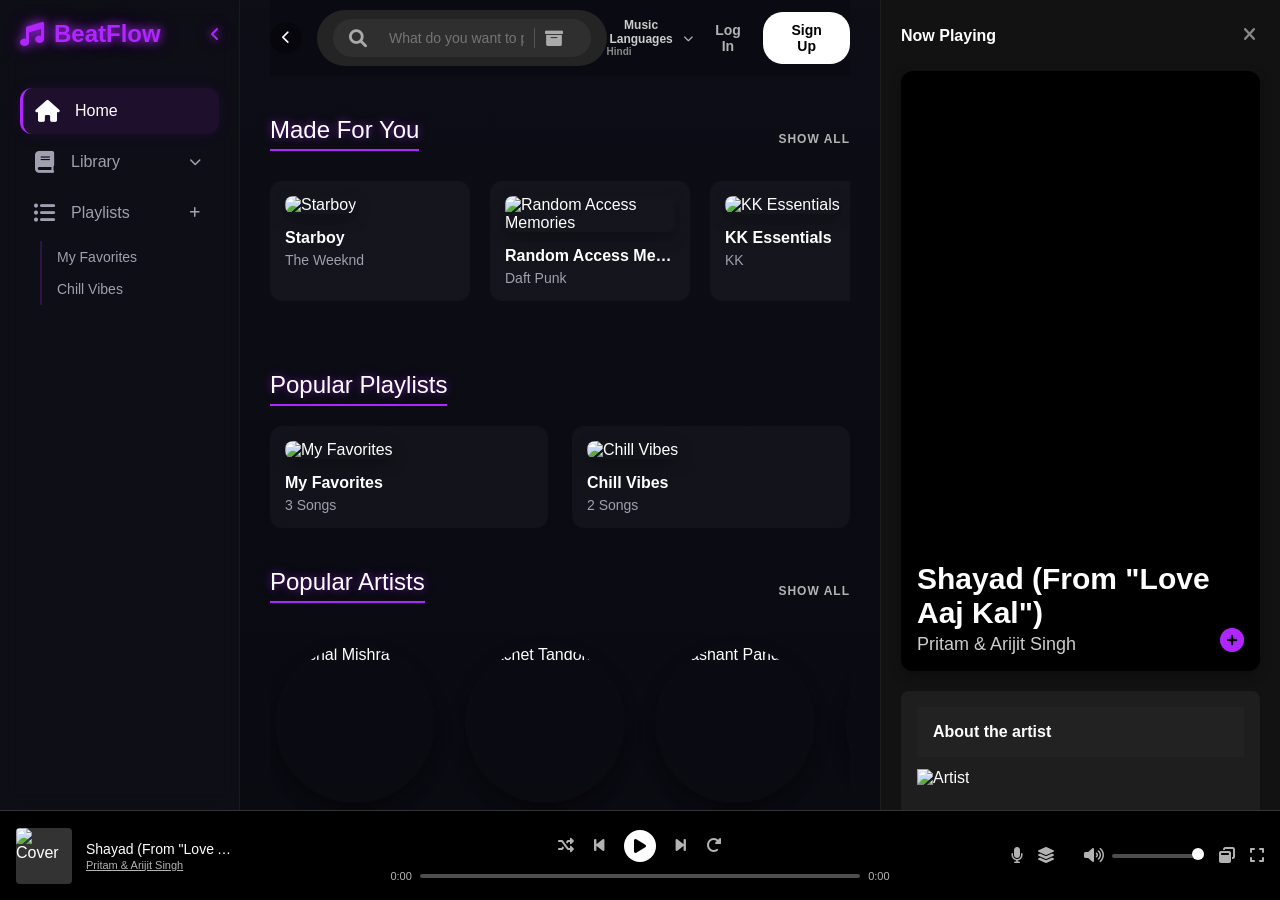
==== index.html @ f6975d0c "Add files via upload" ====
<!DOCTYPE html>
<html lang="en">

<head>
    <meta charset="UTF-8">
    <meta name="viewport" content="width=device-width, initial-scale=1.0">
    <title>BeatFlow</title>

    <meta name="theme-color" content="#121212">
    <meta name="mobile-web-app-capable" content="yes">
    <meta name="apple-mobile-web-app-capable" content="yes">
    <meta name="apple-mobile-web-app-status-bar-style" content="black-translucent">

    <link rel="manifest" href="./manifest.json">
    <link rel="apple-touch-icon" href="./icons/icon-192.png">

    <link rel="stylesheet" href="style.css">
    <link href="https://cdnjs.cloudflare.com/ajax/libs/font-awesome/6.0.0/css/all.min.css" rel="stylesheet">
</head>

<body>
    <canvas id="bg-visualizer"></canvas>
    <div class="app-container">
        <!-- Sidebar -->
        <div class="sidebar" id="sidebar">
            <div class="logo" id="logo-btn">
                <i class="fa-solid fa-music"></i>
                <span class="menu-text">BeatFlow</span>
                <i class="fa-solid fa-angle-left" id="toggle-sidebar" style="margin-left: auto; font-size: 16px;"></i>
            </div>

            <nav>
                <a href="#" class="menu-item active" data-target="home">
                    <i class="fa-solid fa-house"></i>
                    <span class="menu-text">Home</span>
                </a>

                <div class="menu-item" id="library-menu">
                    <i class="fa-solid fa-book"></i>
                    <span class="menu-text">Library</span>
                    <i class="fa-solid fa-chevron-down dropdown-icon" style="font-size: 12px; margin-left: auto;"></i>
                </div>
                <div class="submenu" id="library-submenu">
                    <div class="submenu-item" data-filter="recent">Recently Added</div>
                    <div class="submenu-item" data-filter="liked"><i class="fa-solid fa-heart"
                            style="margin-right: 8px; color: #a4e;"></i>Liked Songs</div>
                    <div class="submenu-item" data-filter="artists">Artists</div>
                    <div class="submenu-item" data-filter="albums">Albums</div>
                </div>

                <div class="menu-item" id="playlist-menu">
                    <i class="fa-solid fa-list-ul"></i>
                    <span class="menu-text">Playlists</span>
                    <i class="fa-solid fa-plus dropdown-icon" id="create-playlist-btn"
                        style="font-size: 12px; margin-left: auto;" title="Create Playlist"></i>
                </div>
                <!-- Dynamic Playlists List -->
                <div class="submenu" id="playlist-submenu" style="display: flex;">
                    <!-- Playlist Items will act like nav links -->
                </div>
            </nav>
        </div>

        <!-- Main Content -->
        <main class="main-content" id="main-content">
            <!-- Header -->
            <div class="top-bar">
                <div class="nav-controls">
                    <button id="nav-back-btn" title="Go Back"
                        style="background: rgba(0,0,0,0.3); border: none; color: white; width: 32px; height: 32px; border-radius: 50%; display: flex; align-items: center; justify-content: center; cursor: pointer; margin-right: 15px;">
                        <i class="fa-solid fa-chevron-left"></i>
                    </button>
                    <!-- Forward button could go here -->
                </div>
                <div class="search-bar-container" style="position: relative;">
                    <div class="search-bar">
                        <i class="fa-solid fa-magnifying-glass search-icon" style="color: #aaa;"></i>
                        <input type="text" id="search-input" placeholder="What do you want to play?">
                        <div class="search-actions">
                            <i class="fa-solid fa-xmark" id="desktop-search-clear"
                                style="display:none; cursor: pointer; margin-right: 10px;"></i>
                            <span style="border-left: 1px solid #555; height: 20px; margin: 0 10px;"></span>
                            <i class="fa-solid fa-box-archive" title="Library" id="desktop-browse-btn"
                                style="cursor: pointer; color: #aaa;"></i>
                        </div>
                    </div>
                    <div id="search-dropdown" class="search-dropdown" style="display: none;">
                        <!-- JS Injected Results -->
                    </div>
                </div>
                <div class="top-actions" style="display: flex; align-items: center; gap: 20px;">
                    <button id="pwa-install-btn" class="nav-btn-primary" style="display:none;">
                        Install App
                    </button>
                    <button class="nav-btn-text">
                        <span style="display: flex; flex-direction: column; align-items: flex-start; line-height: 1.2;">
                            <span style="font-size: 12px; color: #ccc;">Music Languages</span>
                            <span style="font-size: 10px; color: #888;">Hindi</span>
                        </span>
                        <i class="fa-solid fa-chevron-down" style="font-size: 10px; margin-left: 8px;"></i>
                    </button>
                    <button class="nav-btn-text" style="font-weight: 700;">Log In</button>
                    <button class="nav-btn-primary">Sign Up</button>
                </div>
            </div>

            <!-- Views -->

            <!-- Home View -->
            <div id="home-view" class="view-section">




                <div class="section-header">
                    <div class="section-title">Made For You</div>
                    <button id="show-all-made-for-you" class="section-link-btn">Show All</button>
                </div>

                <div class="carousel-wrapper" style="position: relative;">
                    <button class="scroll-btn left" id="featured-prev"><i class="fa-solid fa-chevron-left"></i></button>
                    <div class="card-carousel" id="featured-grid">
                        <!-- JS Injected -->
                    </div>
                    <button class="scroll-btn right" id="featured-next"><i
                            class="fa-solid fa-chevron-right"></i></button>
                </div>

                <!-- Recently Played Section -->
                <div id="recently-played-section" style="display: none;">
                    <div class="section-header">
                        <div class="section-title">Recently Played</div>
                        <button id="show-all-recent" class="section-link-btn">Show All</button>
                    </div>
                    <div class="carousel-wrapper" style="position: relative;">
                        <button class="scroll-btn left" id="recent-prev"><i
                                class="fa-solid fa-chevron-left"></i></button>
                        <div class="card-carousel" id="recent-played-grid"
                            style="display: flex; overflow-x: auto; scroll-behavior: smooth; gap: 20px; padding-bottom: 10px; scrollbar-width: none;">
                            <!-- JS Injected -->
                        </div>
                        <button class="scroll-btn right" id="recent-next"><i
                                class="fa-solid fa-chevron-right"></i></button>
                    </div>
                </div>


                <div class="section-title" style="margin-top: 40px;">Popular Playlists</div>
                <div class="card-grid" id="popular-playlists">
                    <!-- JS Injected -->
                </div>

                <div class="section-header">
                    <div class="section-title">Popular Artists</div>
                    <button id="show-all-artists" class="section-link-btn">Show All</button>
                </div>
                <div class="carousel-wrapper" style="position: relative;">
                    <button class="scroll-btn left" id="artist-prev"><i class="fa-solid fa-chevron-left"></i></button>
                    <div class="carousel-container" id="artist-carousel">
                        <!-- JS Injected -->
                    </div>
                    <button class="scroll-btn right" id="artist-next"><i class="fa-solid fa-chevron-right"></i></button>
                </div>

                <div class="section-title" id="home-deep-dive-title" style="margin-top: 40px;">Deep Dives</div>
                <div class="deep-dive-grid" id="big-panels-grid">
                    <!-- JS Injected -->
                </div>
            </div>


            <!-- Library/Dashboard View -->
            <div id="dashboard-view" class="view-section" style="display: none;">
                <div class="library-header"
                    style="display: flex; align-items: center; justify-content: space-between; margin-bottom: 20px;">
                    <div class="section-title" id="dashboard-title"
                        style="margin-bottom: 0; border: none; cursor: pointer; display: flex; align-items: center; gap: 10px;">
                        <span>Recently Added</span>
                        <i class="fa-solid fa-chevron-down" style="font-size: 16px;"></i>
                    </div>
                    <!-- Sort Dropdown Menu -->
                    <div class="sort-menu" id="sort-menu" style="display: none;">
                        <div class="sort-header">Sort by</div>
                        <div class="sort-option active" data-sort="recent">
                            <span>Recently Added</span>
                            <i class="fa-solid fa-arrow-down-short-wide check"></i>
                        </div>
                        <div class="sort-option" data-sort="title">
                            <span>Title</span>
                            <i class="fa-solid fa-arrow-down-a-z check"></i>
                        </div>
                        <div class="sort-option" data-sort="date">
                            <span>Release Date</span>
                            <i class="fa-regular fa-calendar check"></i>
                        </div>
                        <div class="sort-option" data-sort="creator">
                            <span>Creator</span>
                            <i class="fa-solid fa-user check"></i>
                        </div>
                    </div>
                </div>
                <div class="card-grid" id="library-grid">
                    <!-- JS Injected items (Artists, Albums etc) -->
                </div>
                <div class="card-grid" id="library-grid">
                    <!-- JS Injected items (Artists, Albums etc) -->
                </div>
            </div>

            <!-- Liked Songs View -->
            <div id="liked-view" class="view-section" style="display: none;">
                <div class="album-header" style="background: linear-gradient(135deg, #450af5, #a4e);">
                    <img src="https://t.scdn.co/images/3099b3803ad9496896c43f22fe9be8c4.png" alt="Liked Songs"
                        class="album-cover-large" style="box-shadow: 0 4px 60px rgba(0,0,0,.5);">
                    <div class="album-info-hero">
                        <h5 style="color: white; letter-spacing: 2px;">PLAYLIST</h5>
                        <h1 style="font-size: 64px; margin: 10px 0; color: white;">Liked Songs</h1>
                        <p style="color: #e0e0e0; font-size: 14px;">Your personal collection of favorites.</p>
                        <p style="color: #e0e0e0; margin-top: 5px;" id="liked-songs-count">0 songs</p>
                    </div>
                </div>
                <div class="action-bar" style="padding: 20px 30px; display: flex; align-items: center; gap: 20px;">
                    <button class="btn-play-large" id="play-liked-btn"
                        style="width: 56px; height: 56px; border-radius: 50%; background: #1db954; border: none; font-size: 20px; color: black; cursor: pointer; display: flex; align-items: center; justify-content: center; transition: transform 0.2s;">
                        <i class="fa-solid fa-play"></i>
                    </button>
                </div>
                <div class="tracklist-header"
                    style="padding: 0 30px; border-bottom: 1px solid #333; color: #888; font-size: 12px; text-transform: uppercase; padding-bottom: 10px; display: grid; grid-template-columns: 20px 1fr 1fr 40px 60px; grid-gap: 20px;">
                    <div>#</div>
                    <div>Title</div>
                    <div>Album</div>
                    <div>Date</div>
                    <div><i class="fa-regular fa-clock"></i></div>
                </div>
                <div class="tracklist-container" id="liked-tracklist-container" style="padding: 20px 30px;">
                    <!-- Tracks go here -->
                </div>
            </div>

            <!-- Album Details View -->
            <div id="album-view" class="view-section" style="display: none;">
                <div class="mobile-album-nav mobile-only" style="padding: 10px 0; margin-bottom: 10px;">
                    <button id="album-back-btn"
                        style="background:none; border:none; color:white; font-size:16px; display:flex; align-items:center; gap:8px; cursor:pointer;">
                        <i class="fa-solid fa-chevron-left"></i> Back
                    </button>
                </div>
                <div class="album-header">
                    <img src="" alt="" class="album-cover-large" id="album-cover">
                    <div class="album-info-hero">
                        <h5 style="color: var(--primary-color); letter-spacing: 2px;">ALBUM</h5>
                        <h1 style="font-size: 48px; margin: 10px 0;" id="album-title">Title</h1>
                        <p style="color: #ccc;" id="album-artist">Artist</p>
                        <p style="color: #888; margin-top: 5px;" id="album-meta">2024 • 10 Songs</p>
                    </div>
                </div>
                <div class="album-tracklist" id="tracklist-container">
                    <!-- List of songs -->
                </div>
            </div>

            <!-- Search Results View -->
            <div id="search-view" class="view-section" style="display: none; padding-bottom: 80px;">

                <!-- Mobile Header -->
                <div class="mobile-search-header mobile-only"
                    style="padding: 20px 15px; display: flex; justify-content: space-between; align-items: center;">
                    <div style="display: flex; align-items: center; gap: 10px;">
                        <div class="user-icon"
                            style="background:#b026ff; width:30px; height:30px; border-radius:50%; display:flex; align-items:center; justify-content:center; font-weight:bold;">
                            A</div>
                        <h2 style="margin:0; font-size: 24px;">Search</h2>
                    </div>
                </div>

                <!-- Search Input Container (Mobile Style) -->
                <div class="search-container-mobile">
                    <div class="search-bar-mobile">
                        <i class="fa-solid fa-magnifying-glass"></i>
                        <input type="text" id="search-input-mobile" placeholder="Artists, Songs, Lyrics and more">
                        <i class="fa-solid fa-xmark" id="mobile-search-clear" style="display: none;"></i>
                    </div>
                </div>

                <!-- Recent Searches (Hidden by default, shown on focus/empty search) -->
                <div id="recent-searches-container" style="display: none; padding: 0 15px;">
                    <div class="recent-header"
                        style="display: flex; justify-content: space-between; align-items: center; margin-bottom: 15px; margin-top: 20px;">
                        <h3 class="section-title" style="margin: 0; border: none; font-size: 18px;">Recently Searched
                        </h3>
                        <button id="clear-recent-btn"
                            style="background: none; border: none; color: #b026ff; font-size: 14px; font-weight: 600; cursor: pointer;">Clear</button>
                    </div>
                    <div id="recent-list">
                        <!-- JS Injected -->
                    </div>
                </div>

                <!-- Default Browse Data -->
                <div id="search-browse-content">

                    <!-- Start Browsing Carousel -->
                    <div style="padding: 0 15px;">
                        <h3 class="section-title" style="margin-bottom: 15px;">Start browsing</h3>
                        <div class="browse-carousel" id="browse-carousel"
                            style="display: flex; gap: 15px; overflow-x: auto; padding-bottom: 10px; scrollbar-width: none;">
                            <!-- Injected JS -->
                        </div>
                    </div>

                    <!-- Mobile Deep Dive Carousel -->
                    <div style="padding: 0 15px; margin-top: 20px;">
                        <h3 class="section-title" style="margin-bottom: 15px;">Deep Dives</h3>
                        <div class="browse-carousel" id="mobile-deep-dive-carousel"
                            style="display: flex; gap: 15px; overflow-x: auto; padding-bottom: 10px; scrollbar-width: none;">
                            <!-- Injected JS -->
                        </div>
                    </div>

                    <!-- Browse All Grid -->
                    <div style="padding: 20px 15px;">
                        <h3 class="section-title" style="margin-bottom: 15px;">Browse all</h3>
                        <div class="browse-all-grid" id="browse-all-grid"
                            style="display: grid; grid-template-columns: 1fr 1fr; gap: 15px;">
                            <!-- Injected JS -->
                        </div>
                    </div>
                </div>

                <!-- Search Results (Hidden initially) -->
                <div id="search-results-container" style="display: none; padding: 0 15px;">
                    <div class="section-title">Results</div>
                    <div class="card-grid" id="search-results-grid">
                    </div>
                </div>
            </div>

            <!-- Browse View (Desktop) -->
            <div id="browse-view" class="view-section" style="display: none; padding-bottom: 50px;">
                <div class="section-title">Start browsing</div>
                <div class="browse-grid-large" id="browse-start-grid">
                    <!-- JS Injected -->
                </div>

                <div class="section-title" style="margin-top: 40px;">Browse all</div>
                <div class="browse-grid-all" id="browse-all-categories">
                    <!-- JS Injected -->
                </div>
            </div>

            <!-- Artist Details View -->
            <div id="artist-view" class="view-section" style="display: none; padding: 0;">
                <div class="artist-header-hero" id="artist-hero"
                    style="position: relative; height: 340px; background-size: cover; background-position: center;">
                    <div class="artist-header-overlay"
                        style="position: absolute; top:0; left:0; width:100%; height:100%; background: linear-gradient(transparent 0%, rgba(0,0,0,0.8) 100%);">
                    </div>
                    <div class="artist-header-content"
                        style="position: absolute; bottom: 20px; left: 30px; z-index: 10;">
                        <div class="verified-badge"
                            style="display: flex; align-items: center; gap: 8px; font-size: 14px; margin-bottom: 10px;">
                            <i class="fa-solid fa-circle-check" style="color: #3d91f4;"></i> Verified Artist
                        </div>
                        <h1 id="artist-name-large"
                            style="font-size: 80px; font-weight: 800; margin: 0; line-height: 1; text-shadow: 0 4px 12px rgba(0,0,0,0.5);">
                            Artist Name</h1>
                        <p id="artist-listeners-large" style="font-size: 16px; margin-top: 15px; font-weight: 500;">0
                            monthly listeners</p>
                    </div>
                </div>

                <div class="artist-actions" style="padding: 24px 30px; display: flex; align-items: center; gap: 24px;">
                    <button id="artist-play-btn" class="action-btn-play"
                        style="width: 56px; height: 56px; border-radius: 50%; background: #1db954; color: black; border: none; font-size: 24px; cursor: pointer; display: flex; align-items: center; justify-content: center; transition: transform 0.2s;"><i
                            class="fa-solid fa-play"></i></button>

                    <button id="artist-shuffle-btn" title="Shuffle"
                        style="background: none; border: none; color: #b3b3b3; font-size: 24px; cursor: pointer; transition: color 0.2s;"><i
                            class="fa-solid fa-shuffle"></i></button>

                    <button id="artist-add-btn" title="Add to Library"
                        style="background: none; border: 2px solid #b3b3b3; color: #b3b3b3; width: 32px; height: 32px; border-radius: 50%; font-size: 16px; cursor: pointer; display: flex; align-items: center; justify-content: center; transition: all 0.2s;"><i
                            class="fa-solid fa-plus"></i></button>

                    <button id="artist-download-btn" title="Download"
                        style="background: none; border: 2px solid #b3b3b3; color: #b3b3b3; width: 32px; height: 32px; border-radius: 50%; font-size: 16px; cursor: pointer; display: flex; align-items: center; justify-content: center; transition: all 0.2s;"><i
                            class="fa-solid fa-arrow-down"></i></button>

                    <button style="background: none; border: none; color: #b3b3b3; font-size: 24px; cursor: pointer;"><i
                            class="fa-solid fa-ellipsis"></i></button>
                </div>

                <div style="padding: 0 30px;">
                    <div class="section-title">Popular</div>
                    <div class="album-tracklist" id="artist-tracklist">
                        <!-- Tracks injected here -->
                    </div>
                </div>
            </div>

        </main>

        <!-- Right Side Canvas (Now Playing) -->
        <aside class="right-sidebar" id="right-sidebar">
            <div class="rs-header">
                <span>Now Playing</span>
                <button id="rs-close-btn" title="Close Sidebar"><i class="fa-solid fa-xmark"></i></button>
            </div>

            <div class="rs-video-card">
                <video id="rs-loop-video" loop muted playsinline autoplay>
                    <source src="" type="video/mp4">
                </video>
                <div class="rs-video-overlay">
                    <div class="rs-track-info">
                        <div class="rs-title" id="rs-title">Select a Song</div>
                        <div class="rs-artist" id="rs-artist">...</div>
                    </div>
                    <button class="rs-add-btn"><i class="fa-solid fa-circle-plus"></i></button>
                </div>
            </div>

            <div class="rs-section-card" id="rs-about-card">
                <div class="rs-card-header">About the artist</div>
                <div class="rs-about-image-container">
                    <img src="" id="rs-about-img" alt="Artist">
                    <div class="rs-about-overlay">
                        <div class="rs-listeners" id="rs-listeners">... monthly listeners</div>
                        <div class="rs-bio" id="rs-bio">...</div>
                    </div>
                </div>
            </div>

            <div class="rs-section-card" id="rs-credits-card">
                <div class="rs-card-header">Credits</div>
                <div id="rs-credits-list">
                    <!-- Injected JS -->
                </div>
            </div>

            <!-- Spacer for scrolling -->
            <div style="height: 100px;"></div>
        </aside>
        <button id="rs-open-btn" class="side-rail-btn" title="Open Sidebar"><i
                class="fa-solid fa-layer-group"></i></button>
    </div>

    <!-- Player Bar -->
    <div class="player-bar">
        <!-- Left: Mini Player -->
        <div class="now-playing-mini">
            <img src="" id="mini-cover" class="mini-cover" alt="Cover" style="opacity: 0;">
            <div class="mini-info" style="opacity: 0;">
                <div id="mini-title" class="mini-title">Title</div>
                <div id="mini-artist" class="mini-artist">Artist</div>
            </div>
            <button id="mini-play-btn" class="mini-btn mobile-only" title="Play"><i
                    class="fa-solid fa-play"></i></button>
            <button id="mini-next-btn" class="mini-btn mobile-only" title="Next"><i
                    class="fa-solid fa-forward-step"></i></button>
        </div>

        <!-- Center: Controls & Progress -->
        <div class="player-center">
            <div class="control-buttons">
                <button class="btn-control" id="shuffle-btn"><i class="fa-solid fa-shuffle"></i></button>
                <button class="btn-control" id="prev-btn"><i class="fa-solid fa-backward-step"></i></button>
                <button class="btn-play" id="play-btn"><i class="fa-solid fa-play"></i></button>
                <button class="btn-control" id="next-btn"><i class="fa-solid fa-forward-step"></i></button>
                <button class="btn-control" id="loop-btn"><i class="fa-solid fa-rotate-right"></i></button>
            </div>
            <div class="progress-area">
                <span id="curr-time">0:00</span>
                <div class="progress-bar" id="progress-container">
                    <div class="progress-fill" id="progress-fill"></div>
                </div>
                <span id="dur-time">0:00</span>
            </div>
        </div>

        <!-- Right: Extra Controls -->
        <div class="player-right">
            <button class="btn-extra" title="Lyrics"><i class="fa-solid fa-microphone"></i></button>
            <button class="btn-extra" title="Queue"><i class="fa-solid fa-layer-group"></i></button>
            <button class="btn-extra" title="Connect to a device"><i class="fa-solid fa-computer"></i></button>
            <div class="volume-container">
                <button class="btn-extra" id="mute-btn"><i class="fa-solid fa-volume-high"></i></button>
                <input type="range" id="volume-slider" class="volume-slider" min="0" max="1" step="0.1" value="1">
            </div>
            <button class="btn-extra" id="mini-player-btn" title="Mini Player"><i
                    class="fa-solid fa-window-restore"></i></button>
            <button class="btn-extra" id="fullscreen-btn" title="Full Screen"><i
                    class="fa-solid fa-expand"></i></button>
        </div>
    </div>
    <!-- Mobile Full Screen Player Overlay -->
    <div id="mobile-player-overlay">
        <div class="mobile-player-header">
            <button class="mobile-icon-btn" id="close-mobile-player"><i class="fa-solid fa-chevron-down"></i></button>
            <div class="mobile-header-title">Now Playing</div>
            <button class="mobile-icon-btn"><i class="fa-solid fa-ellipsis"></i></button>
        </div>

        <div class="mobile-player-artwork">
            <img src="" id="mobile-player-img" alt="Album Art">
        </div>

        <div class="mobile-player-info">
            <div class="mobile-track-details">
                <h2 id="mobile-player-title">Title</h2>
                <p id="mobile-player-artist">Artist</p>
            </div>
            <button id="mobile-like-btn" class="mobile-icon-btn"><i class="fa-regular fa-heart"></i></button>
        </div>

        <div class="mobile-player-progress">
            <div class="mobile-progress-bar" id="mobile-progress-container">
                <div class="progress-fill" id="mobile-progress-fill" style="width: 0%"></div>
            </div>
            <div class="time-display">
                <span id="mobile-curr-time">0:00</span>
                <span id="mobile-dur-time">0:00</span>
            </div>
        </div>

        <div class="mobile-player-controls">
            <button class="mobile-control-btn" id="mobile-shuffle-btn"><i class="fa-solid fa-shuffle"></i></button>
            <button class="mobile-control-btn" id="mobile-prev-btn"><i class="fa-solid fa-backward-step"></i></button>
            <button class="mobile-play-circle" id="mobile-play-btn"><i class="fa-solid fa-play"></i></button>
            <button class="mobile-control-btn" id="mobile-next-btn"><i class="fa-solid fa-forward-step"></i></button>
            <button class="mobile-control-btn" id="mobile-loop-btn"><i class="fa-solid fa-repeat"></i></button>
        </div>

        <div class="mobile-player-footer">
            <button class="mobile-footer-btn"><i class="fa-solid fa-share-nodes"></i></button>
            <button class="mobile-footer-btn"><i class="fa-solid fa-list-ul"></i></button>
        </div>
    </div>
    <!-- Playlist Creation Dialog -->
    <div class="dialog-overlay" id="playlist-dialog">
        <div class="dialog">
            <h3 style="margin-bottom: 15px;">Create Playlist</h3>
            <input type="text" id="new-playlist-name" placeholder="Playlist Name"
                style="width: 100%; padding: 10px; margin-bottom: 15px; background: rgba(255,255,255,0.1); border: 1px solid #333; color: white; border-radius: 5px;">
            <div style="display: flex; gap: 10px; justify-content: flex-end;">
                <button id="cancel-playlist"
                    style="padding: 8px 15px; background: #333; color: white; border: none; border-radius: 5px; cursor: pointer;">Cancel</button>
                <button id="save-playlist"
                    style="padding: 8px 15px; background: var(--primary-color); color: white; border: none; border-radius: 5px; cursor: pointer;">Create</button>
            </div>
        </div>
    </div>

    <!-- Music Language Modal -->
    <div id="language-modal" class="modal-overlay" style="display: none;">
        <div class="modal-content language-modal">
            <div class="modal-header">
                <h2>What music do you like?</h2>
                <p>Pick all the languages you want to listen to.</p>
            </div>
            <div class="language-grid" id="language-grid">
                <!-- JS Injected Options -->
            </div>
            <button id="update-lang-btn" class="update-btn">Update</button>
        </div>
    </div>

    <!-- Full Screen Search Overlay -->
    <div id="search-overlay" class="search-overlay" style="display: none;">
        <div class="search-overlay-header">
            <button id="search-back-btn" class="overlay-back-btn"><i class="fa-solid fa-arrow-left"></i></button>
            <div class="overlay-input-wrapper">
                <input type="text" id="overlay-search-input" placeholder="Artists, Songs, Lyrics and more">
                <i class="fa-solid fa-xmark" id="overlay-search-clear" style="display: none;"></i>
            </div>
        </div>

        <div class="search-overlay-content">
            <!-- Recent Searches -->
            <div id="overlay-recent-container">
                <div class="recent-header">
                    <h3 class="recent-title-text">Recently Searched</h3>
                    <button id="overlay-clear-btn" class="clear-btn">Clear</button>
                </div>
                <div id="overlay-recent-list">
                    <!-- JS Injected -->
                </div>
            </div>

            <!-- Search Results -->
            <div id="overlay-results-container" style="display: none;">
                <div class="card-grid" id="overlay-results-grid"></div>
            </div>
        </div>
    </div>

    <!-- Bottom Navigation (Mobile) -->
    <nav class="bottom-nav">
        <div class="nav-item active" data-target="home">
            <i class="fa-solid fa-house"></i>
            <span>Home</span>
        </div>
        <div class="nav-item" data-target="search">
            <i class="fa-solid fa-magnifying-glass"></i>
            <span>Search</span>
        </div>
        <div class="nav-item" data-target="dashboard">
            <i class="fa-solid fa-book"></i>
            <span>Library</span>
        </div>
        <div class="nav-item">
            <i class="fa-brands fa-spotify"></i>
            <span>Premium</span>
        </div>
    </nav>

    <!-- Mobile Options Bottom Sheet -->
    <div id="mobile-options-sheet" class="mobile-options-sheet">
        <div class="mobile-options-overlay" id="mobile-options-overlay"></div>
        <div class="mobile-options-content">
            <div class="mobile-options-header">
                <img src="" id="mo-cover" class="mo-cover">
                <div class="mo-info">
                    <div id="mo-title" class="mo-title">Song Title</div>
                    <div id="mo-artist" class="mo-artist">Artist Name</div>
                    <div id="mo-meta" class="mo-meta">Album • 2024</div>
                </div>
                <button id="mo-close-btn" class="mo-close-btn"><i class="fa-solid fa-xmark"></i></button>
            </div>
            <div class="mobile-options-list">
                <div class="mo-item" id="mo-add-lib">
                    <i class="fa-solid fa-plus"></i>
                    <span>Add to Library</span>
                </div>
                <div class="mo-item" id="mo-add-pl">
                    <i class="fa-solid fa-list-ul"></i>
                    <span>Add to a Playlist...</span>
                </div>
                <div class="mo-item" id="mo-play-next">
                    <i class="fa-solid fa-indent"></i>
                    <span>Play Next</span>
                </div>
                <div class="mo-item" id="mo-add-queue">
                    <i class="fa-solid fa-layer-group"></i>
                    <span>Add to Queue</span>
                </div>
                <div class="mo-item" id="mo-share" style="color: #b3b3b3;">
                    <i class="fa-solid fa-share-nodes"></i>
                    <span>Share Song</span>
                </div>
                <div class="mo-item" id="mo-lyrics" style="color: #b3b3b3;">
                    <i class="fa-solid fa-quote-right"></i>
                    <span>Share Lyrics...</span>
                </div>
                <div class="mo-item" id="mo-view-credits" style="color: #b3b3b3;">
                    <i class="fa-solid fa-circle-info"></i>
                    <span>View Credits</span>
                </div>
                <div class="mo-item" id="mo-station" style="color: #b3b3b3;">
                    <i class="fa-solid fa-tower-broadcast"></i>
                    <span>Create Station</span>
                </div>
                <div class="mo-item" id="mo-fav">
                    <i class="fa-regular fa-star"></i>
                    <span>Favourite</span>
                </div>
                <div class="mo-item" id="mo-suggest-less" style="color: #b3b3b3;">
                    <i class="fa-regular fa-thumbs-down"></i>
                    <span>Suggest Less</span>
                </div>
            </div>
        </div>
    </div>

    <script src="data.js"></script>
    <script src="script.js"></script>
</body>

</html>
---- style.css ----
:root {
    --primary-color: #b026ff;
    --secondary-color: #00d4ff;
    --bg-color: #0a0a12;
    --sidebar-bg: #12121a;
    --player-bg: #181822;
    --text-color: #ffffff;
    --text-secondary: #a0a0b0;
    --hover-color: rgba(176, 38, 255, 0.1);
    --border-radius: 12px;
    --neon-shadow: 0 0 10px var(--primary-color), 0 0 20px rgba(176, 38, 255, 0.4);
}

* {
    margin: 0;
    padding: 0;
    box-sizing: border-box;
    font-family: 'Segoe UI', Tahoma, Geneva, Verdana, sans-serif;
    scrollbar-width: thin;
    scrollbar-color: var(--primary-color) var(--bg-color);
}

body {
    background-color: var(--bg-color);
    color: var(--text-color);
    height: 100vh;
    overflow: hidden;
    display: flex;
    flex-direction: column;
}

/* Scrollbar */
::-webkit-scrollbar {
    width: 6px;
}

::-webkit-scrollbar-track {
    background: var(--bg-color);
}

::-webkit-scrollbar-thumb {
    background: var(--primary-color);
    border-radius: 3px;
}

/* App Container */
.app-container {
    display: flex;
    flex: 1;
    overflow: hidden;
    height: calc(100vh - 90px);
    /* Minus player bar */
}

/* Sidebar */
.sidebar {
    width: 240px;
    background-color: rgba(18, 18, 26, 0.6);
    /* Semi-transparent */
    backdrop-filter: blur(10px);
    /* Glassmorphism */
    display: flex;
    flex-direction: column;
    padding: 20px;
    transition: width 0.3s ease;
    border-right: 1px solid rgba(255, 255, 255, 0.05);
    position: relative;
    z-index: 2;
    /* Ensure above canvas and content */
}

.sidebar.closed {
    width: 80px;
}

.logo {
    display: flex;
    align-items: center;
    gap: 10px;
    font-size: 24px;
    font-weight: bold;
    color: var(--primary-color);
    text-shadow: var(--neon-shadow);
    margin-bottom: 40px;
    cursor: pointer;
}

.menu-item {
    display: flex;
    align-items: center;
    gap: 15px;
    padding: 12px;
    /* Increased padding */
    color: var(--text-secondary);
    text-decoration: none;
    border-radius: var(--border-radius);
    transition: all 0.2s ease;
    margin-bottom: 5px;
    cursor: pointer;
    font-weight: 500;
    /* Slightly bolder */
}

.menu-item:hover,
.menu-item.active {
    color: var(--text-color);
    background-color: var(--hover-color);
    box-shadow: 0 0 15px rgba(176, 38, 255, 0.1);
    border-left: 3px solid var(--primary-color);
    /* Add meaningful active state */
}


.menu-item i {
    font-size: 22px;
    /* Nicer icons */
    min-width: 24px;
    text-align: center;
}

.menu-text {
    white-space: nowrap;
    opacity: 1;
    transition: opacity 0.2s;
}

.sidebar.closed .menu-text {
    opacity: 0;
    pointer-events: none;
    display: none;
}

.sidebar.closed .dropdown-icon {
    display: none;
}

/* Submenu */
.submenu {
    margin-left: 20px;
    display: none;
    flex-direction: column;
    border-left: 2px solid rgba(176, 38, 255, 0.2);
}

.submenu.open {
    display: flex;
}

.submenu-item {
    padding: 8px 15px;
    font-size: 14px;
    color: var(--text-secondary);
    cursor: pointer;
    transition: color 0.2s;
}

.submenu-item:hover {
    color: var(--primary-color);
}

/* Main Content */
.main-content {
    flex: 1;
    background: linear-gradient(180deg, rgba(20, 20, 30, 0.4) 0%, rgba(10, 10, 18, 0.6) 100%);
    /* Semi-transparent */
    padding: 0 30px 30px 30px;
    overflow-y: auto;
    position: relative;
    z-index: 1;
    /* Ensure content is above canvas */
}

#bg-visualizer {
    position: fixed;
    top: 0;
    left: 0;
    width: 100%;
    height: 100%;
    z-index: 0;
    /* Behind content but above body bg */
    pointer-events: none;
}

/* Header/Search */
.top-bar {
    display: flex;
    justify-content: space-between;
    align-items: center;
    margin-bottom: 30px;
    position: sticky;
    top: 0;
    z-index: 100;
    background: rgba(10, 10, 18, 0.8);
    backdrop-filter: blur(10px);
    padding: 10px 0;
}

.search-bar {
    background: rgba(255, 255, 255, 0.05);
    border-radius: 20px;
    padding: 8px 15px;
    display: flex;
    align-items: center;
    width: 300px;
    border: 1px solid transparent;
    transition: all 0.3s;
}

.search-bar:focus-within {
    border-color: var(--primary-color);
    box-shadow: 0 0 10px rgba(176, 38, 255, 0.2);
}

.search-bar input {
    background: transparent;
    border: none;
    color: white;
    margin-left: 10px;
    width: 100%;
    outline: none;
}

.nav-btn-text {
    background: transparent;
    border: none;
    color: #b3b3b3;
    font-weight: 600;
    font-size: 14px;
    cursor: pointer;
    transition: color 0.2s, transform 0.2s;
    display: flex;
    align-items: center;
}

.nav-btn-text:hover {
    color: white;
    transform: scale(1.05);
}

.nav-btn-primary {
    background: white;
    color: black;
    border: none;
    padding: 10px 24px;
    border-radius: 20px;
    font-weight: 700;
    font-size: 14px;
    cursor: pointer;
    transition: transform 0.2s, background 0.2s;
}

.nav-btn-primary:hover {
    transform: scale(1.05);
    background: #f0f0f0;
}

/* Grid Layouts */
.section-title {
    font-size: 24px;
    margin-bottom: 20px;
    border-bottom: 2px solid var(--primary-color);
    display: inline-block;
    padding-bottom: 5px;
    text-shadow: 0 0 8px rgba(176, 38, 255, 0.6);
}

.section-header {
    display: flex;
    justify-content: space-between;
    align-items: flex-end;
    margin-top: 40px;
    margin-bottom: 20px;
}

.section-header .section-title {
    margin-bottom: 0;
    margin-top: 0;
}

.section-link-btn {
    background: none;
    border: none;
    color: #b3b3b3;
    font-size: 12px;
    font-weight: 700;
    cursor: pointer;
    text-transform: uppercase;
    letter-spacing: 1px;
    transition: color 0.2s;
    margin-bottom: 5px;
    /* Align with text baseline approx */
}

.section-link-btn:hover {
    color: white;
}

/* Mobile Adjustments for Section Headers */
@media (max-width: 768px) {
    .section-header {
        align-items: center;
        margin-top: 30px;
        margin-bottom: 15px;
    }

    .section-link-btn {
        font-size: 14px;
        /* Larger font for mobile */
        padding: 8px 0;
        /* Better touch area */
        color: var(--primary-color);
        /* Make it pop more on mobile */
    }
}

.card-grid {
    display: grid;
    grid-template-columns: repeat(auto-fill, minmax(180px, 1fr));
    gap: 24px;
}

/* Card Carousel */
.carousel-wrapper:hover .scroll-btn {
    opacity: 1;
}

.scroll-btn {
    position: absolute;
    top: 50%;
    transform: translateY(-50%);
    width: 40px;
    height: 40px;
    border-radius: 50%;
    background: rgba(0, 0, 0, 0.6);
    color: white;
    border: none;
    cursor: pointer;
    z-index: 10;
    opacity: 0;
    transition: all 0.3s;
    display: flex;
    align-items: center;
    justify-content: center;
    font-size: 18px;
}

.scroll-btn.left {
    left: 10px;
}

.scroll-btn.right {
    right: 10px;
}

.scroll-btn:hover {
    background: rgba(0, 0, 0, 0.9);
    transform: translateY(-50%) scale(1.1);
}

.card-carousel {
    display: flex;
    overflow-x: auto;
    gap: 20px;
    padding: 10px 0 30px 0;
    scroll-behavior: smooth;
    scrollbar-width: none;
    caret-color: transparent;
}

.card-carousel::-webkit-scrollbar {
    display: none;
}

.card-carousel .card {
    min-width: 200px;
    max-width: 200px;
    flex: 0 0 auto;
}

.card {
    background: rgba(255, 255, 255, 0.03);
    padding: 15px;
    border-radius: var(--border-radius);
    transition: all 0.3s ease;
    cursor: pointer;
    position: relative;
    overflow: hidden;
    caret-color: transparent;
}

.card:hover {
    background: rgba(255, 255, 255, 0.08);
    transform: translateY(-5px);
    box-shadow: 0 10px 20px rgba(0, 0, 0, 0.3);
}

.card img {
    width: 100%;
    aspect-ratio: 1;
    object-fit: cover;
    border-radius: 8px;
    margin-bottom: 15px;
    box-shadow: 0 5px 15px rgba(0, 0, 0, 0.3);
}

.card h3 {
    font-size: 16px;
    margin-bottom: 5px;
    white-space: nowrap;
    overflow: hidden;
    text-overflow: ellipsis;
}

.card p {
    font-size: 14px;
    color: var(--text-secondary);
}

/* Play Overlay */
.play-overlay {
    position: absolute;
    bottom: 15px;
    right: 15px;
    width: 40px;
    height: 40px;
    background: var(--primary-color);
    border-radius: 50%;
    display: flex;
    align-items: center;
    justify-content: center;
    opacity: 0;
    transform: translateY(10px);
    transition: all 0.3s ease;
    box-shadow: 0 0 10px var(--primary-color);
}

.card:hover .play-overlay {
    opacity: 1;
    transform: translateY(0);
}

/* Visualizer Panel (Left/Side) */
.visualizer-panel {
    width: 280px;
    background: #0f0f15;
    border-left: 1px solid rgba(255, 255, 255, 0.05);
    padding: 20px;
    display: flex;
    flex-direction: column;
    align-items: center;
    text-align: center;
}

.now-playing-visual {
    width: 100%;
    aspect-ratio: 1;
    border-radius: var(--border-radius);
    overflow: hidden;
    margin-bottom: 20px;
    position: relative;
    box-shadow: 0 0 20px rgba(0, 0, 0, 0.5);
    border: 2px solid var(--primary-color);
}

.now-playing-visual video {
    width: 100%;
    height: 100%;
    object-fit: cover;
    opacity: 0.8;
}

.np-info h2 {
    font-size: 20px;
    margin-bottom: 5px;
    color: var(--primary-color);
}

.np-info p {
    color: var(--text-secondary);
}

/* Player Bar */
.now-playing-mini {
    width: 30%;
    display: flex;
    align-items: center;
    gap: 15px;
    opacity: 1;
    /* Ensure visibility */
    transition: opacity 0.3s ease;
}

.mini-cover {
    width: 56px;
    height: 56px;
    border-radius: 4px;
    object-fit: cover;
    background: #333;
    /* Placeholder color */
}

.mini-info {
    display: flex;
    flex-direction: column;
    justify-content: center;
}

.mini-title {
    color: white;
    font-size: 14px;
    font-weight: 500;
    margin-bottom: 2px;
    white-space: nowrap;
    overflow: hidden;
    text-overflow: ellipsis;
    max-width: 150px;
}

.mini-artist {
    color: #b3b3b3;
    font-size: 11px;
    white-space: nowrap;
    overflow: hidden;
    text-overflow: ellipsis;
    max-width: 150px;
}

.mini-like-btn {
    background: none;
    border: none;
    color: #b3b3b3;
    cursor: pointer;
    font-size: 16px;
    transition: color 0.2s;
}

.mini-like-btn:hover {
    color: var(--primary-color);
}

/* Player Bar Container */
.player-bar {
    height: 90px;
    background: black;
    /* Pure black as per screenshot */
    border-top: 1px solid #333;
    display: flex;
    align-items: center;
    justify-content: space-between;
    padding: 0 16px;
    position: relative;
    z-index: 200;
}

/* Left: Mini Player */
.now-playing-mini {
    width: 30%;
    min-width: 180px;
    display: flex;
    align-items: center;
    gap: 14px;
}

.mini-btn {
    background: none;
    border: none;
    color: #b3b3b3;
    font-size: 16px;
    cursor: pointer;
    margin-left: 10px;
}

.mini-btn:hover {
    color: white;
}

/* Center: Controls */
.player-center {
    width: 40%;
    max-width: 722px;
    display: flex;
    flex-direction: column;
    align-items: center;
    justify-content: center;
    gap: 8px;
}

.control-buttons {
    display: flex;
    align-items: center;
    gap: 20px;
    margin-bottom: 0;
}

.btn-control {
    background: none;
    border: none;
    color: #b3b3b3;
    /* Gray default */
    cursor: pointer;
    font-size: 16px;
    transition: color 0.2s;
}

.btn-control:hover {
    color: white;
}

.btn-play {
    width: 32px;
    height: 32px;
    background: white;
    color: black;
    border-radius: 50%;
    display: flex;
    align-items: center;
    justify-content: center;
    font-size: 16px;
    transition: transform 0.2s;
    border: none;
    cursor: pointer;
}

.btn-play:hover {
    transform: scale(1.05);
}

.progress-area {
    width: 100%;
    display: flex;
    align-items: center;
    gap: 8px;
    font-size: 11px;
    color: #b3b3b3;
    font-family: monospace;
}

.progress-bar {
    flex: 1;
    height: 4px;
    background: #4d4d4d;
    border-radius: 2px;
    position: relative;
    cursor: pointer;
    overflow: hidden;
}

.progress-bar:hover .progress-fill {
    background: #1db954;
    /* Spotify Green or Primary */
}

.progress-fill {
    height: 100%;
    background: white;
    border-radius: 2px;
    width: 0%;
}

.progress-bar:hover .progress-fill {
    background: var(--primary-color);
}

/* Right: Extra Controls */
.player-right {
    width: 30%;
    min-width: 180px;
    display: flex;
    justify-content: flex-end;
    align-items: center;
    gap: 15px;
}

.btn-extra {
    background: none;
    border: none;
    color: #b3b3b3;
    font-size: 16px;
    cursor: pointer;
    transition: color 0.2s;
}

.btn-extra:hover {
    color: white;
}

.volume-container {
    display: flex;
    align-items: center;
    gap: 8px;
    width: 120px;
}

.volume-slider {
    width: 100%;
    height: 4px;
    appearance: none;
    /* Standard property */
    -webkit-appearance: none;
    background: #4d4d4d;
    border-radius: 2px;
    outline: none;
    cursor: pointer;
}

.volume-slider::-webkit-slider-thumb {
    -webkit-appearance: none;
    width: 12px;
    height: 12px;
    background: white;
    border-radius: 50%;
    cursor: pointer;
    transition: transform 0.1s;
    margin-top: -4px;
    /* Align thumb with track if needed, but usually auto-centers */
}

/* Firefox */
.volume-slider::-moz-range-thumb {
    width: 12px;
    height: 12px;
    background: white;
    border: none;
    border-radius: 50%;
    cursor: pointer;
}

.volume-slider:hover::-webkit-slider-thumb {
    transform: scale(1.2);
    background: var(--primary-color);
}




/* Album Details View */
#album-details {
    display: none;
    animation: fadeIn 0.3s ease;
}

.album-header {
    display: flex;
    align-items: flex-end;
    gap: 30px;
    margin-bottom: 40px;
}

.album-cover-large {
    width: 250px;
    height: 250px;
    box-shadow: 0 10px 30px rgba(0, 0, 0, 0.5);
    border-radius: 12px;
}

.album-tracklist {
    display: flex;
    flex-direction: column;
}

.track-item {
    display: flex;
    align-items: center;
    justify-content: space-between;
    padding: 10px 20px;
    border-bottom: 1px solid rgba(255, 255, 255, 0.05);
    cursor: pointer;
    transition: background 0.2s;
}

.track-item:hover {
    background: rgba(255, 255, 255, 0.05);
}

.track-number {
    width: 30px;
    color: var(--text-secondary);
}

@keyframes fadeIn {
    from {
        opacity: 0;
        transform: translateY(10px);
    }

    to {
        opacity: 1;
        transform: translateY(0);
    }
}

/* Playlist Dialog */
.dialog-overlay {
    position: fixed;
    top: 0;
    left: 0;
    right: 0;
    bottom: 0;
    background: rgba(0, 0, 0, 0.8);
    display: none;
    align-items: center;
    justify-content: center;
    z-index: 1000;
}

.dialog {
    background: var(--sidebar-bg);
    padding: 30px;
    border-radius: 12px;
    min-width: 300px;
    border: 1px solid var(--primary-color);
    box-shadow: 0 0 20px rgba(176, 38, 255, 0.2);
}

/* Carousel Styling */
.carousel-container {
    display: flex;
    overflow-x: auto;
    gap: 30px;
    padding: 20px 5px;
    scroll-behavior: smooth;
}

.carousel-container::-webkit-scrollbar {
    height: 6px;
}

.artist-card {
    min-width: 160px;
    display: flex;
    flex-direction: column;
    align-items: center;
    cursor: pointer;
    transition: transform 0.3s ease;
}

.artist-card:hover {
    transform: translateY(-5px);
}

.artist-image {
    width: 160px;
    height: 160px;
    border-radius: 50%;
    object-fit: cover;
    margin-bottom: 15px;
    box-shadow: 0 8px 16px rgba(0, 0, 0, 0.4);
    border: 3px solid transparent;
    transition: all 0.3s ease;
}

.artist-card:hover .artist-image {
    border-color: var(--primary-color);
    box-shadow: 0 0 20px rgba(176, 38, 255, 0.4);
}

.artist-name {
    font-size: 16px;
    font-weight: 600;
    text-align: center;
    color: var(--text-color);
}

.artist-label {
    font-size: 14px;
    color: var(--text-secondary);
    margin-top: 4px;
}

/* Mobile Artist Grid Fix (Library View Only) */
@media (max-width: 768px) {
    #library-grid.card-grid {
        grid-template-columns: repeat(auto-fill, minmax(130px, 1fr));
        /* Slightly smaller for better fit */
        gap: 15px;
    }

    /* Force override specifics for library grid items */
    #library-grid.card-grid .artist-card {
        min-width: 0 !important;
        width: 100% !important;
        margin: 0 !important;
    }

    #library-grid.card-grid .artist-image {
        width: 100% !important;
        max-width: 130px !important;
        height: auto !important;
        aspect-ratio: 1/1 !important;
        margin-bottom: 10px !important;
    }
}

/* Right Side Canvas */
.right-sidebar {
    width: 400px;
    background: #121212;
    padding: 20px;
    display: flex;
    flex-direction: column;
    gap: 20px;
    overflow-y: auto;
    border-left: 1px solid rgba(255, 255, 255, 0.05);
    height: 100%;
    padding-bottom: 100px;
}

/* Custom scrollbar for sidebar */
.right-sidebar::-webkit-scrollbar {
    width: 6px;
}

.right-sidebar::-webkit-scrollbar-thumb {
    background: rgb(55, 55, 55);
    border-radius: 3px;
}

.rs-header {
    font-size: 16px;
    font-weight: bold;
    color: white;
    flex-shrink: 0;
}


.rs-video-card {
    width: 100%;
    /* significantly taller to match user request "large in length" */
    height: 600px;
    border-radius: 12px;
    overflow: hidden;
    position: relative;
    background: #222;
    flex-shrink: 0;
    /* Prevent shrinking */
    box-shadow: 0 10px 30px rgba(0, 0, 0, 0.5);
}

.rs-video-card video {
    width: 100%;
    height: 100%;
    object-fit: cover;
}

.rs-video-overlay {
    position: absolute;
    bottom: 0;
    left: 0;
    width: 100%;
    padding: 15px;
    background: linear-gradient(to top, rgba(0, 0, 0, 0.9), transparent);
    display: flex;
    justify-content: space-between;
    align-items: flex-end;
}

.rs-track-info {
    flex: 1;
}

.rs-title {
    font-size: 30px;
    font-weight: bold;
    color: white;
    margin-bottom: 5px;
}

.rs-artist {
    font-size: 18px;
    color: #ccc;
}

.rs-add-btn {
    background: none;
    border: none;
    color: #ccc;
    font-size: 24px;
    cursor: pointer;
    transition: color 0.2s;
}

.rs-add-btn:hover {
    color: white;
}



.rs-card-title {
    font-size: 16px;
    font-weight: 700;
    color: white;
    margin-bottom: 8px;
}

.rs-card-header-row {
    display: flex;
    justify-content: space-between;
    align-items: center;
    margin-bottom: 8px;
}

.rs-link {
    font-size: 12px;
    font-weight: 600;
    color: var(--text-secondary);
    text-decoration: none;
    cursor: pointer;
}

.rs-link:hover {
    color: white;
    text-decoration: underline;
}

/* About Artist specific */
.rs-about-img {
    width: 100%;
    aspect-ratio: 16/9;
    object-fit: cover;
    border-radius: 8px;
    margin-bottom: 12px;
}

.rs-about-text h3 {
    font-size: 16px;
    font-weight: 700;
    margin-bottom: 4px;
}

.rs-about-stats {
    display: flex;
    justify-content: space-between;
    align-items: center;
    color: var(--text-secondary);
    font-size: 13px;
    margin-bottom: 12px;
}

.rs-follow-btn-large {
    background: transparent;
    border: 1px solid #888;
    color: white;
    padding: 6px 16px;
    border-radius: 20px;
    font-size: 12px;
    font-weight: 600;
    cursor: pointer;
    transition: all 0.2s;
}

.rs-follow-btn-large:hover {
    border-color: white;
    transform: scale(1.02);
}

.rs-bio {
    font-size: 14px;
    color: #a0a0a0;
    line-height: 1.5;
    display: -webkit-box;
    -webkit-line-clamp: 2;
    line-clamp: 2;
    -webkit-box-orient: vertical;
    overflow: hidden;
}

/* Credits specific */
.rs-credit-item {
    display: flex;
    justify-content: space-between;
    align-items: center;
    margin-bottom: 16px;
}

.rs-credit-role {
    font-size: 14px;
    font-weight: 600;
    color: white;
}

.rs-credit-name {
    font-size: 12px;
    color: var(--text-secondary);
}

.rs-follow-small {
    border: 1px solid #555;
    background: transparent;
    color: white;
    font-size: 11px;
    padding: 4px 12px;
    border-radius: 12px;
    cursor: pointer;
}

.rs-follow-small:hover {
    border-color: white;
}

/* Queue specific */
.rs-queue-item {
    display: flex;
    align-items: center;
    gap: 12px;
    padding: 8px;
    border-radius: 6px;
    transition: background 0.2s;
    cursor: pointer;
}

.rs-queue-item:hover {
    background: rgba(255, 255, 255, 0.1);
}

.rs-queue-img {
    width: 48px;
    height: 48px;
    border-radius: 4px;
    object-fit: cover;
}

.rs-queue-info {
    flex: 1;
}

.rs-queue-title {
    font-size: 14px;
    font-weight: 500;
    color: white;
}

.rs-queue-artist {
    font-size: 12px;
    color: var(--text-secondary);
}

.rs-queue-icon {
    color: var(--text-secondary);
    opacity: 0;
}

.rs-queue-item:hover .rs-queue-icon {
    opacity: 1;
}

/* Big Panel Grid */
.big-panel-grid {
    display: grid;
    grid-template-columns: 1fr 1fr;
    gap: 20px;
    margin-top: 20px;
}

.big-panel-card {
    background: #181822;
    border-radius: 12px;
    overflow: hidden;
    position: relative;
    cursor: pointer;
    height: 280px;
    /* Big height */
    display: flex;
    transition: transform 0.3s ease;
    border: 1px solid rgba(255, 255, 255, 0.05);
}

.big-panel-card:hover {
    transform: scale(1.02);
    border-color: var(--primary-color);
    box-shadow: 0 10px 30px rgba(0, 0, 0, 0.5);
}

.big-panel-image-container {
    width: 40%;
    position: relative;
    overflow: hidden;
}

.big-panel-image {
    width: 100%;
    height: 100%;
    object-fit: cover;
}

.big-panel-video {
    position: absolute;
    top: 0;
    left: 0;
    width: 100%;
    height: 100%;
    object-fit: cover;
    opacity: 0;
    transition: opacity 0.5s ease;
}

.big-panel-card:hover .big-panel-video {
    opacity: 1;
}

.big-panel-content {
    flex: 1;
    padding: 20px;
    display: flex;
    flex-direction: column;
    justify-content: center;
}

.big-panel-title {
    font-size: 24px;
    font-weight: bold;
    margin-bottom: 10px;
}

.big-panel-desc {
    color: var(--text-secondary);
    font-size: 14px;
    line-height: 1.6;
}

.big-panel-meta {
    margin-top: auto;
    font-size: 12px;
    color: #666;
    text-transform: uppercase;
    letter-spacing: 1px;
}

/* Card 3-dot Menu */
.card-menu-btn {
    position: absolute;
    top: 10px;
    right: 10px;
    width: 30px;
    height: 30px;
    background: rgba(0, 0, 0, 0.6);
    color: white;
    border-radius: 50%;
    display: none;
    /* Hidden by default */
    align-items: center;
    justify-content: center;
    transition: all 0.2s;
    z-index: 10;
}

.card:hover .card-menu-btn {
    display: flex;
}

.card-menu-btn:hover {
    background: var(--primary-color);
    transform: scale(1.1);
}

/* Context Menu Dropdown */
.context-menu {
    position: absolute;
    background: #181822;
    border: 1px solid rgba(255, 255, 255, 0.1);
    border-radius: 8px;
    padding: 5px;
    width: 160px;
    z-index: 1000;
    box-shadow: 0 5px 15px rgba(0, 0, 0, 0.5);
    display: none;
}

.context-menu.active {
    display: block;
    animation: fadeIn 0.1s ease;
}

.context-menu-item {
    padding: 10px 15px;
    font-size: 13px;
    color: #ddd;
    cursor: pointer;
    border-radius: 4px;
    transition: background 0.2s;
}

.context-menu-item:hover {
    background: rgba(255, 255, 255, 0.1);
    color: white;
}

.context-menu-item i {
    margin-right: 8px;
    width: 15px;
}

/* Language Modal (Neon Dark Purple Theme) */
.modal-overlay {
    position: fixed;
    top: 0;
    left: 0;
    width: 100%;
    height: 100%;
    background: rgba(0, 0, 0, 0.7);
    /* Darker overlay */
    display: flex;
    justify-content: center;
    align-items: center;
    z-index: 2000;
    backdrop-filter: blur(4px);
}

.language-modal {
    background: #1e1e24;
    /* Dark background matching app theme */
    background: linear-gradient(145deg, #1e1e24, #14141a);
    width: 380px;
    border-radius: 12px;
    padding: 0;
    box-shadow: 0 10px 40px rgba(0, 0, 0, 0.6), 0 0 20px rgba(176, 38, 255, 0.1);
    /* Subtle neon glow */
    display: flex;
    flex-direction: column;
    overflow: hidden;
    position: relative;
    color: white;
    border: 1px solid rgba(255, 255, 255, 0.05);
    animation: fadeIn 0.2s ease-out;
}

.modal-header {
    padding: 24px 24px 10px 24px;
    background: rgba(255, 255, 255, 0.02);
}

.modal-header h2 {
    font-size: 18px;
    margin: 0 0 5px 0;
    color: white;
    font-weight: 700;
    text-shadow: 0 0 10px rgba(176, 38, 255, 0.5);
    /* Neon Text Shadow */
}

.modal-header p {
    font-size: 13px;
    color: #aaa;
    margin: 0;
}

.language-grid {
    display: grid;
    grid-template-columns: 1fr 1fr;
    border-top: 1px solid rgba(255, 255, 255, 0.1);
    margin: 0;
    max-height: 400px;
    overflow-y: auto;
}

.lang-option {
    padding: 15px 24px;
    border-bottom: 1px solid rgba(255, 255, 255, 0.05);
    border-right: 1px solid rgba(255, 255, 255, 0.05);
    color: #ddd;
    cursor: pointer;
    font-size: 15px;
    font-weight: 500;
    display: flex;
    justify-content: space-between;
    align-items: center;
    transition: background 0.2s, color 0.2s;
}

.lang-option:nth-child(2n) {
    border-right: none;
}

.lang-option:hover {
    background: rgba(176, 38, 255, 0.1);
    /* Neon hover */
    color: white;
}

.lang-option.selected {
    color: var(--primary-color);
    /* Neon Purple */
    font-weight: 700;
    background: rgba(176, 38, 255, 0.05);
    text-shadow: 0 0 8px rgba(176, 38, 255, 0.4);
}

.lang-option .check {
    display: none;
    color: var(--primary-color);
    font-size: 16px;
    filter: drop-shadow(0 0 5px var(--primary-color));
}

.lang-option.selected .check {
    display: block;
}

.update-btn {
    width: calc(100% - 48px);
    margin: 15px 24px 24px 24px;
    padding: 12px;
    background: var(--primary-color);
    border: none;
    border-radius: 24px;
    color: white;
    font-weight: 700;
    font-size: 16px;
    cursor: pointer;
    transition: transform 0.2s, box-shadow 0.2s;
    box-shadow: 0 0 15px rgba(176, 38, 255, 0.4);
}

.update-btn:hover {
    transform: scale(1.02);
    box-shadow: 0 0 25px rgba(176, 38, 255, 0.6);
}

@keyframes fadeIn {
    from {
        opacity: 0;
        transform: translateY(10px);
    }

    to {
        opacity: 1;
        transform: translateY(0);
    }
}

/* Sort Menu (Neon Dark Purple) */
.library-header {
    position: relative;
    z-index: 1500;
    caret-color: transparent;
}

.sort-menu {
    position: absolute;
    top: 45px;
    left: 0;
    background: #1e1e24;
    background: linear-gradient(145deg, #1e1e24, #14141a);
    border-radius: 8px;
    padding: 8px 0;
    min-width: 220px;
    box-shadow: 0 10px 30px rgba(0, 0, 0, 0.5), 0 0 15px rgba(176, 38, 255, 0.1);
    z-index: 1500;
    border: 1px solid rgba(255, 255, 255, 0.05);
    animation: fadeIn 0.2s ease-out;
}

/* Artist Circular Card (Desktop) */
.card.artist-card {
    background: transparent;
    border: none;
    box-shadow: none;
    text-align: center;
    align-items: center;
    padding: 10px;
}

.card.artist-card img {
    border-radius: 50%;
    aspect-ratio: 1/1;
    object-fit: cover;
    margin-bottom: 15px;
    box-shadow: 0 5px 20px rgba(0, 0, 0, 0.4);
    transition: transform 0.3s ease;
}

.card.artist-card:hover {
    background: transparent;
    transform: translateY(-5px);
}

.card.artist-card:hover img {
    box-shadow: 0 8px 25px rgba(176, 38, 255, 0.4);
    transform: scale(1.05);
}

.card.artist-card .play-overlay,
.card.artist-card .card-menu-btn {
    display: none !important;
    /* Optional: Hide play/menu on hover for cleaner look, or adjust position */
}

.sort-header {
    padding: 10px 16px;
    font-size: 12px;
    font-weight: 700;
    color: #888;
    text-transform: uppercase;
    letter-spacing: 1px;
}

.sort-option {
    padding: 10px 16px;
    font-size: 14px;
    color: #ddd;
    cursor: pointer;
    display: flex;
    justify-content: space-between;
    align-items: center;
    transition: all 0.2s;
    border-left: 3px solid transparent;
}

.sort-option:hover {
    background: rgba(176, 38, 255, 0.1);
    color: white;
}

.sort-option.active {
    color: var(--primary-color);
    /* Neon Purple */
    background: rgba(176, 38, 255, 0.05);
    border-left: 3px solid var(--primary-color);
    text-shadow: 0 0 8px rgba(176, 38, 255, 0.4);
}

.sort-option .check {
    opacity: 0;
    color: var(--primary-color);
    font-size: 14px;
    transition: opacity 0.2s;
}

.sort-option.active .check {
    opacity: 1;
    filter: drop-shadow(0 0 5px var(--primary-color));
}

/* Right Sidebar (Canvas Panel) */
.right-sidebar {
    width: 400px;
    background: #121212;
    padding: 20px;
    display: flex;
    flex-direction: column;
    gap: 20px;
    overflow-y: auto;
    border-left: 1px solid rgba(255, 255, 255, 0.05);
    height: 100%;
    padding-bottom: 100px;
    transition: width 0.3s cubic-bezier(0.4, 0, 0.2, 1), padding 0.3s ease;
}

.right-sidebar.collapsed {
    width: 0;
    padding: 0;
    border: none;
}

.rs-header {
    font-size: 16px;
    font-weight: bold;
    color: white;
    flex-shrink: 0;
    z-index: 2;
    display: flex;
    justify-content: space-between;
    align-items: center;
}

#rs-close-btn {
    background: none;
    border: none;
    color: #888;
    font-size: 18px;
    cursor: pointer;
    transition: color 0.2s;
    padding: 5px;
}

#rs-close-btn:hover {
    color: white;
}

#rs-open-btn {
    position: absolute;
    right: 0;
    top: 130px;
    /* Aligned top or center? User said "side rail type". Maybe center is better or top. Center is typical. */
    width: 24px;
    height: 80px;
    background: #121212;
    border: 1px solid rgba(255, 255, 255, 0.1);
    border-right: none;
    border-radius: 8px 0 0 8px;
    color: #888;
    cursor: pointer;
    display: flex;
    align-items: center;
    justify-content: center;
    transition: all 0.3s;
    z-index: 90;
    opacity: 0;
    pointer-events: none;
    transform: translateX(100%);
}

#rs-open-btn:hover {
    background: #2a2a2a;
    width: 30px;
    color: var(--primary-color);
    box-shadow: -2px 0 10px rgba(0, 0, 0, 0.3);
}

.right-sidebar.collapsed+#rs-open-btn {
    opacity: 1;
    pointer-events: auto;
    transform: translateX(0);
}

.rs-video-card {
    position: relative;
    width: 100%;
    aspect-ratio: 16/9;
    background: #000;
    border-radius: 12px;
    overflow: hidden;
    box-shadow: 0 4px 12px rgba(0, 0, 0, 0.3);
}

#rs-loop-video {
    width: 100%;
    height: 100%;
    object-fit: cover;
}

.rs-video-overlay {
    position: absolute;
    top: 0;
    left: 0;
    width: 100%;
    height: 100%;
    background: linear-gradient(to top, rgba(0, 0, 0, 0.9), transparent);
    display: flex;
    align-items: flex-end;
    justify-content: space-between;
    padding: 16px;
}

.rs-track-info {
    flex: 1;
}

.rs-title {
    font-weight: 700;
    font-size: 30px;
    margin-bottom: 4px;
}

.rs-artist {
    font-size: 18px;
    color: #ccc;
}

.rs-add-btn {
    background: none;
    border: none;
    color: var(--primary-color);
    font-size: 24px;
    cursor: pointer;
    transition: transform 0.2s;
}

.rs-add-btn:hover {
    transform: scale(1.1);
}

/* About Card */
.rs-section-card {
    background: #1e1e1e;
    border-radius: 8px;
    padding: 16px;
    display: flex;
    flex-direction: column;
    gap: 12px;
    z-index: 2;
}

.rs-card-header {
    padding: 16px;
    font-weight: 700;
    font-size: 16px;
    background: rgba(255, 255, 255, 0.02);
}

.rs-about-image-container {
    position: relative;
    height: 240px;
}

#rs-about-img {
    width: 100%;
    height: 100%;
    object-fit: cover;
}

.rs-about-overlay {
    position: absolute;
    bottom: 0;
    left: 0;
    width: 100%;
    padding: 16px;
    background: linear-gradient(to top, rgba(0, 0, 0, 0.9) 20%, transparent);
}

.rs-listeners {
    font-size: 14px;
    color: #ccc;
    margin-bottom: 8px;
    font-weight: 500;
}

.rs-bio {
    font-size: 14px;
    color: #a0a0a0;
    line-height: 1.5;
    display: -webkit-box;
    -webkit-line-clamp: 4;
    line-clamp: 4;
    -webkit-box-orient: vertical;
    overflow: hidden;
}

/* Credits Card */
.rs-credit-item {
    display: flex;
    justify-content: space-between;
    align-items: center;
    margin-bottom: 16px;
}

.rs-credit-item:last-child {
    border-bottom: none;
}

.rs-credit-role {
    font-size: 14px;
    font-weight: 600;
    color: white;
}

.rs-credit-name {
    font-size: 12px;
    color: #aaa;
    margin-top: 2px;
}

.rs-follow-btn {
    padding: 6px 16px;
    border: 1px solid rgba(255, 255, 255, 0.3);
    border-radius: 20px;
    background: transparent;
    color: white;
    font-size: 11px;
    font-weight: 700;
    cursor: pointer;
    transition: all 0.2s;
    text-transform: uppercase;
    letter-spacing: 0.5px;
}

.rs-follow-btn:hover {
    border-color: white;
    background: rgba(255, 255, 255, 0.1);
    transform: scale(1.05);
}

/* Deep Dive Video Panels */
.deep-dive-grid {
    display: grid;
    grid-template-columns: repeat(auto-fill, minmax(280px, 1fr));
    gap: 24px;
    padding: 0 0 40px 0;
}

.video-panel {
    position: relative;
    height: 700px;
    background: #121212;
    border-radius: 12px;
    overflow: hidden;
    cursor: pointer;
    transition: transform 0.3s ease;
}

.video-panel:hover {
    transform: translateY(-5px);
    box-shadow: 0 10px 30px rgba(0, 0, 0, 0.5);
}

.panel-video-container {
    width: 100%;
    height: 100%;
    position: relative;
}

.panel-video {
    width: 100%;
    height: 100%;
    object-fit: cover;
    opacity: 0.6;
    transition: opacity 0.3s;
}

.video-panel:hover .panel-video {
    opacity: 0.4;
}

.panel-overlay {
    position: absolute;
    top: 0;
    left: 0;
    width: 100%;
    height: 100%;
    background: linear-gradient(to bottom, rgba(0, 0, 0, 0.2), rgba(0, 0, 0, 0.9));
    display: flex;
    flex-direction: column;
    justify-content: space-between;
    padding: 20px;
    transition: all 0.3s;
}

.panel-top {
    display: flex;
    align-items: center;
    gap: 12px;
}

.panel-mini-cover {
    width: 40px;
    height: 40px;
    border-radius: 4px;
    box-shadow: 0 2px 8px rgba(0, 0, 0, 0.3);
}

.panel-meta {
    display: flex;
    flex-direction: column;
}

.panel-type {
    font-size: 11px;
    font-weight: 700;
    text-transform: uppercase;
    color: var(--primary-color);
    margin-bottom: 2px;
}

.panel-title {
    font-size: 14px;
    font-weight: 700;
    color: white;
}

.panel-center-controls {
    position: absolute;
    top: 50%;
    left: 0;
    width: 100%;
    transform: translateY(-50%);
    display: flex;
    justify-content: space-between;
    padding: 0 10px;
    opacity: 0;
    transition: opacity 0.3s;
    pointer-events: none;
}

.video-panel:hover .panel-center-controls {
    opacity: 1;
    pointer-events: auto;
}

.panel-nav {
    width: 36px;
    height: 36px;
    border-radius: 50%;
    background: rgba(0, 0, 0, 0.6);
    border: none;
    color: white;
    cursor: pointer;
    display: flex;
    align-items: center;
    justify-content: center;
    transition: background 0.2s;
}

.panel-nav:hover {
    background: rgba(0, 0, 0, 0.9);
    transform: scale(1.1);
}

.panel-bottom {
    display: flex;
    flex-direction: column;
    gap: 10px;
}

.panel-desc {
    font-size: 14px;
    color: #ddd;
    line-height: 1.4;
    display: -webkit-box;
    -webkit-line-clamp: 2;
    line-clamp: 2;
    -webkit-box-orient: vertical;
    overflow: hidden;
}

.panel-song-info {
    display: flex;
    align-items: center;
    gap: 8px;
    font-size: 13px;
    font-weight: 600;
    color: white;
    opacity: 0;
    transform: translateY(10px);
    transition: all 0.3s;
}

.video-panel:hover .panel-song-info {
    opacity: 1;
    transform: translateY(0);
}

.panel-actions {
    display: flex;
    align-items: center;
    justify-content: flex-start;
    gap: 16px;
    margin-top: 5px;
    opacity: 0;
    transform: translateY(10px);
    transition: all 0.3s 0.1s;
}

.video-panel:hover .panel-actions {
    opacity: 1;
    transform: translateY(0);
}

.panel-play-btn {
    width: 48px;
    height: 48px;
    border-radius: 50%;
    background: var(--primary-color);
    border: none;
    color: white;
    font-size: 20px;
    display: flex;
    align-items: center;
    justify-content: center;
    cursor: pointer;
    box-shadow: 0 4px 12px rgba(0, 0, 0, 0.4);
    transition: transform 0.2s;
}

.panel-play-btn:hover {
    transform: scale(1.1);
    background: #c34dff;
}

.panel-action-icon {
    font-size: 20px;
    color: #b3b3b3;
    cursor: pointer;
    transition: color 0.2s;
}

.panel-action-icon:hover {
    color: white;
}

/* Preview Button & Animation */
.preview-btn {
    position: absolute;
    bottom: 20px;
    right: 20px;
    background: rgba(0, 0, 0, 0.7);
    backdrop-filter: blur(4px);
    border: none;
    border-radius: 20px;
    padding: 8px 16px;
    display: flex;
    align-items: center;
    gap: 8px;
    color: white;
    font-size: 13px;
    font-weight: 600;
    cursor: pointer;
    opacity: 0;
    transform: translateY(-10px);
    transition: all 0.3s ease;
    z-index: 10;
}

.video-panel:hover .preview-btn {
    opacity: 1;
    transform: translateY(0);
}

.preview-btn:hover {
    background: rgba(0, 0, 0, 0.9);
    transform: scale(1.05);
}

.preview-btn.active {
    background: #1ed760;
    /* Spotify Green */
    color: black;
}

.preview-btn .btn-text {
    max-width: 150px;
    white-space: nowrap;
    overflow: hidden;
    text-overflow: ellipsis;
}

/* Equalizer Bars */
.equalizer {
    display: flex;
    align-items: flex-end;
    gap: 2px;
    height: 12px;
}

.bar {
    width: 2px;
    background: currentColor;
    animation: bounce 1s infinite ease-in-out;
}

.bar:nth-child(1) {
    animation-delay: 0.1s;
    height: 40%;
}

.bar:nth-child(2) {
    animation-delay: 0.3s;
    height: 80%;
}

.bar:nth-child(3) {
    animation-delay: 0.5s;
    height: 50%;
}

.bar:nth-child(4) {
    animation-delay: 0.2s;
    height: 90%;
}

@keyframes bounce {

    0%,
    100% {
        height: 30%;
    }

    50% {
        height: 100%;
    }
}

.action-btn-play:hover {
    transform: scale(1.05);
    background: #1ed760 !important;
    /* Brighter Green */
}

.track-item .like-btn {
    opacity: 0;
    transition: opacity 0.2s;
}

.track-item:hover .like-btn {
    opacity: 1;
}

/* Ensure liked songs are always visible if meaningful, or just on hover? 
   Spotify: Visible if liked, else hover. 
   Let's check logic indata.js. 
   For now, simple hover is requested: "when user will hover on any track that btn will unhide" 
   But if liked, it should probably stay visible? User didn't specify, but it's good UX.
   I'll stick to hover for unhiding as requested, but maybe add a class if liked.
*/
.track-item .like-btn.liked {
    opacity: 1;
}

/* Responsive Deep Dive Grid when Sidebar Closed */
body.sidebar-closed .deep-dive-grid {
    /* Increase min-width to force wider panels when container expands, up to a limit */
    /* Ensuring at least 3 panels on standard desktop */
    grid-template-columns: repeat(auto-fill, minmax(320px, 1fr));
}

body.sidebar-closed .video-panel {
    /* Decrease height as requested */
    height: 500px;
}

/* Mini Player (PiP) Styles */
.mini-player-container {
    width: 100%;
    height: 100vh;
    position: relative;
    overflow: hidden;
    background: #000;
    font-family: 'Segoe UI', sans-serif;
}

.mini-bg {
    width: 100%;
    height: 100%;
    object-fit: cover;
    position: absolute;
    top: 0;
    left: 0;
    transition: transform 10s linear;
    /* Subtle zoom effect */
}

/* Overlay visible on hover */
.mini-overlay {
    position: absolute;
    top: 0;
    left: 0;
    width: 100%;
    height: 100%;
    background: rgba(0, 0, 0, 0.4);
    /* Darken always slightly */
    opacity: 0;
    transition: opacity 0.3s ease;
    display: flex;
    flex-direction: column;
    justify-content: space-between;
    padding: 20px;
}

.mini-player-container:hover .mini-overlay {
    opacity: 1;
    background: linear-gradient(to bottom, rgba(0, 0, 0, 0.6), transparent, rgba(0, 0, 0, 0.9));
}

.mini-top-bar {
    display: flex;
    justify-content: space-between;
    width: 100%;
}

.mini-logo {
    color: white;
    font-size: 75px;
    font-weight: bold;
    opacity: 0.9;
    text-shadow: 0 2px 4px rgba(0, 0, 0, 0.5);
}

.mini-close-btn {
    background: none;
    border: none;
    color: white;
    font-size: 20px;
    cursor: pointer;
    opacity: 0.9;
}

.mini-close-btn:hover {
    opacity: 1;
    transform: scale(1.1);
}

.mini-controls-center {
    display: flex;
    align-items: center;
    justify-content: center;
    gap: 50px;
    width: 100%;
    margin-bottom: 20px;
}

.mini-btn-control {
    background: none;
    border: none;
    color: white;
    font-size: 76px;
    cursor: pointer;
    opacity: 0.9;
    transition: transform 0.2s, color 0.2s;
    text-shadow: 0 1px 3px rgba(0, 0, 0, 0.5);
}

.mini-btn-control:hover {
    transform: scale(1.1);
    color: var(--primary-color);
}

.mini-btn-play {
    width: 146px;
    height: 146px;
    border-radius: 50%;
    background: white;
    color: black;
    border: none;
    font-size: 76px;
    display: flex;
    align-items: center;
    justify-content: center;
    cursor: pointer;
    transition: transform 0.2s;
    box-shadow: 0 4px 12px rgba(0, 0, 0, 0.4);
}

.mini-btn-play:hover {
    transform: scale(1.05);
}

.mini-bottom-bar {
    width: 100%;
}

.mini-progress-container {
    width: 100%;
    height: 4px;
    background: rgba(255, 255, 255, 0.3);
    border-radius: 2px;
    margin-bottom: 15px;
    cursor: pointer;
}

.mini-progress-fill {
    height: 100%;
    background-color: var(--primary-color);
    border-radius: 2px;
    width: 0%;
}

.mini-meta {
    display: flex;
    justify-content: space-between;
    align-items: center;
}

.mini-track-info {
    display: flex;
    flex-direction: column;
}

.mini-track-title {
    color: white;
    font-weight: 700;
    font-size: 89px;
    margin-bottom: 4px;
    text-shadow: 0 1px 2px rgba(0, 0, 0, 0.6);
}

.mini-track-artist {
    color: #eee;
    font-size: 50px;
    text-shadow: 0 1px 2px rgba(0, 0, 0, 0.6);
}

.mini-like-btn {
    background: none;
    border: none;
    color: #1db954;
    font-size: 100px;
    cursor: pointer;
    opacity: 1;
}

/* Mobile Responsiveness */
.bottom-nav,
.mobile-only {
    display: none;
}


@media (max-width: 768px) {

    /* Layout Adjustments */
    .app-container {
        height: 100vh;
        width: 100vw;
        flex-direction: column;
    }

    .sidebar,
    .right-sidebar,
    #rs-open-btn,
    .player-right,
    .player-center {
        display: none !important;
    }

    .main-content {
        padding: 0 15px 140px 15px;
        width: 100%;
        margin-left: 0;
    }

    /* Top Bar Simplification */
    .top-bar {
        padding: 10px 0;
        gap: 10px;
    }

    .nav-controls,
    .search-bar {
        display: none;
    }

    .top-actions {
        width: 100%;
        justify-content: space-between;
        gap: 10px;
    }

    .nav-btn-text,
    .nav-btn-primary {
        font-size: 12px;
        padding: 6px 12px;
    }

    /* Bottom Navigation */
    .bottom-nav {
        display: flex;
        position: fixed;
        bottom: 0;
        left: 0;
        width: 100%;
        height: 60px;
        background: rgba(10, 10, 18, 0.95);
        backdrop-filter: blur(10px);
        border-top: 1px solid rgba(255, 255, 255, 0.1);
        z-index: 2000;
        justify-content: space-around;
        align-items: center;
        padding-bottom: env(safe-area-inset-bottom);
    }

    .nav-item {
        display: flex;
        flex-direction: column;
        align-items: center;
        justify-content: center;
        gap: 4px;
        color: #b3b3b3;
        font-size: 10px;
        cursor: pointer;
        padding: 5px;
        flex: 1;
    }

    .nav-item i {
        font-size: 18px;
        margin-bottom: 2px;
    }

    .nav-item.active {
        color: var(--primary-color);
    }

    .nav-item.active i {
        text-shadow: 0 0 10px rgba(176, 38, 255, 0.6);
    }

    /* Mini Player Bar Position */
    .player-bar {
        position: fixed;
        bottom: 60px;
        /* Above Bottom Nav */
        left: 0;
        width: 100%;
        /* Full width */
        height: 56px;
        background: black;
        border-top: 1px solid rgba(255, 255, 255, 0.05);
        padding: 0 8px;
        z-index: 2001;
        display: flex;
        align-items: center;
        justify-content: space-between;
        /* Ensure content spreads */
    }

    /* Mini Player Content */
    .now-playing-mini {
        width: 100%;
        max-width: none;
        display: flex;
        align-items: center;
        gap: 10px;
        padding-right: 10px;
    }

    .mini-cover {
        width: 40px;
        height: 40px;
        border-radius: 4px;
        /* Ensure visible */
        opacity: 1 !important;
    }

    .mini-info {
        flex: 1;
        display: flex;
        flex-direction: column;
        justify-content: center;
        overflow: hidden;
        /* Ensure visible */
        opacity: 1 !important;
    }

    .mini-title {
        font-size: 14px;
        color: white;
        white-space: nowrap;
        overflow: hidden;
        text-overflow: ellipsis;
    }

    .mini-artist {
        display: none;
    }

    .mini-btn {
        font-size: 16px;
        padding: 8px;
    }

    /* Play Button for Mobile */
    .mobile-only {
        display: block !important;
    }

    /* Mobile Search UI */
    .browse-category-card {
        min-width: 150px;
        height: 90px;
        border-radius: 8px;
        position: relative;
        overflow: hidden;
        cursor: pointer;
        padding: 12px;
        font-weight: 700;
        color: white;
        font-size: 16px;
        transition: transform 0.1s;
    }

    .browse-category-card:active {
        transform: scale(0.98);
    }

    .browse-category-card img {
        position: absolute;
        bottom: 0;
        right: 0;
        width: 55px;
        height: 55px;
        transform: rotate(25deg) translate(20%, 5%);
        box-shadow: -2px 2px 8px rgba(0, 0, 0, 0.2);
        border-radius: 4px;
    }

    .search-container-mobile {
        position: sticky;
        top: 0;
        z-index: 100;
        background: #0a0a12;
        /* Match bg color */
    }

    .section-title {
        font-size: 18px;
        font-weight: 700;
        color: white;
        caret-color: transparent;
    }

    /* Hide Home Deep Dive on Mobile */
    #big-panels-grid,
    #home-deep-dive-title {
        display: none !important;
    }

    /* Mobile Video Panel (Resized for Search View "Stories" look) */
    .mobile-video-panel {
        min-width: 140px;
        /* Smaller width */
        height: 240px;
        /* Smaller height */
        background: #121212;
        border-radius: 12px;
        overflow: hidden;
        position: relative;
        scroll-snap-align: center;
        box-shadow: 0 4px 15px rgba(0, 0, 0, 0.5);
    }

    .mobile-video-panel video {
        width: 100%;
        height: 100%;
        object-fit: cover;
        opacity: 0.7;
        transition: opacity 0.3s;
    }

    /* Highlight active video */
    .mobile-video-panel.playing video {
        opacity: 1;
    }

    .mobile-panel-overlay {
        position: absolute;
        bottom: 0;
        left: 0;
        width: 100%;
        height: 100%;
        background: linear-gradient(to top, rgba(0, 0, 0, 0.95) 0%, rgba(0, 0, 0, 0.2) 50%, transparent 100%);
        padding: 10px;
        display: flex;
        flex-direction: column;
        justify-content: flex-end;
        gap: 4px;
    }

    .mobile-panel-overlay .panel-title {
        font-size: 14px !important;
        /* Force smaller size */
        line-height: 1.2;
    }

    .mobile-panel-overlay .panel-desc {
        display: none !important;
        /* Hide description for cleaner look */
    }

    /* Hide Top Bar in Search View (Mobile) */
    body.view-search .top-bar {
        display: none !important;
    }

    /* Mobile Search Bar Styling */
    .search-container-mobile {
        padding: 0 15px 20px 15px;
        background: transparent;
    }

    .search-bar-mobile {
        background: #1e1e24;
        border-radius: 8px;
        padding: 12px 15px;
        display: flex;
        align-items: center;
        gap: 12px;
        border: 1px solid rgba(255, 255, 255, 0.05);
        transition: all 0.3s;
    }

    .search-bar-mobile:focus-within {
        border-color: var(--primary-color);
        box-shadow: 0 0 15px rgba(176, 38, 255, 0.15);
        background: #25252e;
    }

    .search-bar-mobile i {
        color: #888;
        font-size: 18px;
    }

    .search-bar-mobile:focus-within i {
        color: var(--primary-color);
    }

    #search-input-mobile {
        background: transparent;
        border: none;
        outline: none;
        flex: 1;
        font-size: 16px;
        color: white;
        font-weight: 500;
        width: 100%;
    }

    #search-input-mobile::placeholder {
        color: #666;
    }
}

/* =========================================
   MOBILE FULL PAGE PLAYER OVERLAY
   ========================================= */

#mobile-player-overlay {
    position: fixed;
    top: 0;
    left: 0;
    width: 100%;
    height: 100%;
    background: linear-gradient(180deg, #1e1e2e, #000);
    /* Dark gradient fallback */
    z-index: 2100;
    display: flex;
    flex-direction: column;
    padding: 20px 24px;
    transform: translateY(100%);
    transition: transform 0.3s cubic-bezier(0.2, 0.8, 0.2, 1);
    opacity: 0;
    pointer-events: none;
    overflow-y: auto;
}

#mobile-player-overlay.open {
    transform: translateY(0);
    opacity: 1;
    pointer-events: auto;
    caret-color: transparent;
}

/* Ensure it's only for mobile/tablet */
@media (min-width: 769px) {
    #mobile-player-overlay {
        display: none !important;
    }
}

/* Hide Main Player Bar when Mobile Overlay is Open (Mobile Only) */
@media (max-width: 768px) {
    body.mobile-player-active .player-bar {
        display: none !important;
    }
}

/* Header */
.mobile-player-header {
    display: flex;
    justify-content: space-between;
    align-items: center;
    margin-bottom: 30px;
    margin-top: 10px;
    width: 100%;
    caret-color: transparent;
}

.mobile-icon-btn {
    background: none;
    border: none;
    color: white;
    font-size: 20px;
    cursor: pointer;
    padding: 10px;
}

.mobile-header-title {
    font-size: 12px;
    text-transform: uppercase;
    letter-spacing: 1px;
    color: rgba(255, 255, 255, 0.8);
    font-weight: 600;
}

/* Artwork */
.mobile-player-artwork {
    flex: 1;
    display: flex;
    align-items: center;
    justify-content: center;
    margin-bottom: 40px;
    max-height: 40vh;
    width: 100%;
}

#mobile-player-img {
    width: 100%;
    max-width: 350px;
    aspect-ratio: 1;
    object-fit: cover;
    border-radius: 12px;
    box-shadow: 0 10px 40px rgba(0, 0, 0, 0.6);
}

/* Info */
.mobile-player-info {
    display: flex;
    align-items: center;
    justify-content: space-between;
    margin-bottom: 30px;
    width: 100%;
}

.mobile-track-details {
    flex: 1;
    min-width: 0;
    margin-right: 15px;
}

.mobile-track-details h2 {
    font-size: 24px;
    margin-bottom: 5px;
    color: white;
    margin: 0;
    white-space: nowrap;
    overflow: hidden;
    text-overflow: ellipsis;
}

.mobile-track-details p {
    font-size: 16px;
    color: rgba(255, 255, 255, 0.7);
    margin: 5px 0 0 0;
    white-space: nowrap;
    overflow: hidden;
    text-overflow: ellipsis;
}

#mobile-like-btn {
    font-size: 24px;
}

#mobile-like-btn.liked {
    color: #1db954;
}

/* Progress */
.mobile-player-progress {
    margin-bottom: 30px;
    width: 100%;
}

.mobile-progress-bar {
    height: 4px;
    background: rgba(255, 255, 255, 0.3);
    border-radius: 2px;
    margin-bottom: 10px;
    position: relative;
    width: 100%;
    cursor: pointer;
}

.mobile-progress-bar .progress-fill {
    background: white;
    border-radius: 2px;
    width: 0%;
    height: 100%;
}

.time-display {
    display: flex;
    justify-content: space-between;
    font-size: 12px;
    color: rgba(255, 255, 255, 0.6);
}

/* Controls */
.mobile-player-controls {
    display: flex;
    justify-content: space-between;
    align-items: center;
    margin-bottom: 40px;
    padding: 0 10px;
    width: 100%;
}

.mobile-control-btn {
    background: none;
    border: none;
    color: white;
    font-size: 24px;
    cursor: pointer;
    transition: transform 0.2s;
}

.mobile-control-btn:active {
    transform: scale(0.9);
}

.mobile-play-circle {
    width: 64px;
    height: 64px;
    background: white;
    border-radius: 50%;
    border: none;
    color: black;
    font-size: 24px;
    display: flex;
    align-items: center;
    justify-content: center;
    cursor: pointer;
    box-shadow: 0 5px 15px rgba(0, 0, 0, 0.3);
    transition: transform 0.2s;
}

.mobile-play-circle:active {
    transform: scale(0.95);
}

/* Footer (Extra actions) */
.mobile-player-footer {
    display: flex;
    justify-content: space-between;
    padding: 0 20px 20px 20px;
    width: 100%;
}

.mobile-footer-btn {
    background: none;
    border: none;
    color: rgba(255, 255, 255, 0.6);
    font-size: 18px;
    cursor: pointer;
}

/* =========================================
   NEW ALBUM VIEW STYLES
   ========================================= */

/* Desktop / Default Styles */
.album-header-info {
    display: flex;
    flex-direction: column;
    justify-content: flex-end;
    flex: 1;
    height: 100%;
}

.album-type-label {
    color: var(--primary-color);
    letter-spacing: 2px;
    font-weight: bold;
    margin-bottom: 10px;
    font-size: 12px;
}

.album-title-hero {
    font-size: 64px;
    margin: 0 0 20px 0;
    line-height: 1;
    font-weight: 800;
    color: white;
}

.album-creator-info {
    display: flex;
    align-items: center;
    gap: 10px;
    margin-bottom: 20px;
}

.artist-mini-avatar {
    width: 30px;
    height: 30px;
    border-radius: 50%;
    object-fit: cover;
}

.artist-name-hero {
    font-weight: bold;
    color: white;
}

.album-stats-hero {
    color: #ccc;
    font-size: 14px;
}

.album-actions-bar {
    display: flex;
    align-items: center;
    gap: 24px;
}

.primary-actions {
    display: flex;
    align-items: center;
    gap: 20px;
}

.secondary-actions {
    display: flex;
    align-items: center;
    gap: 15px;
}

/* Default Desktop Buttons */
.action-btn-large-play {
    width: 56px;
    height: 56px;
    border-radius: 50%;
    background: #1db954;
    color: black;
    border: none;
    font-size: 24px;
    cursor: pointer;
    display: flex;
    align-items: center;
    justify-content: center;
    transition: transform 0.2s;
}

.action-btn-large-play:hover {
    transform: scale(1.05);
}

.action-btn-large-shuffle {
    background: none;
    border: none;
    color: #b3b3b3;
    font-size: 24px;
    cursor: pointer;
    transition: color 0.2s;
}

.action-btn-large-shuffle:hover {
    color: var(--primary-color);
}

.btn-label {
    display: none;
    /* Hide text on desktop */
}

.action-btn-circle {
    background: none;
    border: 2px solid #b3b3b3;
    color: #b3b3b3;
    width: 32px;
    height: 32px;
    border-radius: 50%;
    font-size: 16px;
    cursor: pointer;
    display: flex;
    align-items: center;
    justify-content: center;
    transition: all 0.2s;
}

.action-btn-circle:hover {
    border-color: white;
    color: white;
}

.action-btn-circle.active {
    border-color: var(--primary-color);
    color: var(--primary-color);
}

.album-description-hero {
    display: none;
}

/* MOBILE STYLES */
@media (max-width: 768px) {

    /* Hide Top Bar in Album View */
    body.view-album .top-bar {
        display: none !important;
    }

    .mobile-album-nav {
        display: flex;
        align-items: center;
        width: 100%;
        padding: 10px 15px;
    }

    .album-header {
        flex-direction: column;
        align-items: center;
        text-align: center;
        gap: 20px;
        margin-bottom: 25px;
        padding-top: 20px;
        caret-color: transparent;
    }

    .album-cover-large {
        width: 70vw;
        height: 70vw;
        max-width: 320px;
        max-height: 320px;
        box-shadow: 0 10px 40px rgba(0, 0, 0, 0.5);
    }

    .album-header-info {
        width: 100%;
        align-items: center;
    }

    .album-type-label {
        display: none;
        /* Simplify */
    }

    .album-title-hero {
        font-size: 26px;
        margin-bottom: 8px;
        line-height: 1.2;
    }

    .album-creator-info {
        flex-direction: column;
        gap: 4px;
        margin-bottom: 25px;
    }

    .artist-mini-avatar {
        display: none;
    }

    .artist-name-hero {
        font-size: 18px;
        color: white;
    }

    .album-stats-hero {
        font-size: 14px;
        color: var(--primary-color);
        /* Brand color for stats/genre line */
        font-weight: 500;
    }

    /* Action Bar Transformation */
    .album-actions-bar {
        width: 100%;
        flex-direction: column;
        gap: 20px;
        margin-bottom: 10px;
    }

    .primary-actions {
        width: 100%;
        display: flex;
        gap: 15px;
        justify-content: space-between;
    }

    /* Big Pill Buttons */
    .action-btn-large-play,
    .action-btn-large-shuffle {
        flex: 1;
        width: auto;
        height: 50px;
        border-radius: 12px;
        border: none;
        font-size: 16px;
        font-weight: 600;
        background: rgba(255, 255, 255, 0.1);
        color: var(--primary-color);
        /* Brand Color Text */
        display: flex;
        align-items: center;
        justify-content: center;
        gap: 8px;
        box-shadow: none;
    }

    .action-btn-large-play i,
    .action-btn-large-shuffle i {
        font-size: 16px;
    }

    .btn-label {
        display: inline-block;
    }

    /* Highlight Play Button slightly differently if needed, 
       but user image shows both buttons looking similar (dark bg, red text) */

    .secondary-actions {
        display: none;
    }

    .album-description-hero {
        display: -webkit-box;
        -webkit-line-clamp: 2;
        line-clamp: 2;
        -webkit-box-orient: vertical;
        overflow: hidden;
        color: #aaa;
        font-size: 14px;
        line-height: 1.5;
        text-align: left;
        width: 100%;
        margin-top: 5px;
    }

    /* Tracklist adjustments */
    .track-item {
        padding: 12px 0;
        border-bottom: 1px solid rgba(255, 255, 255, 0.05);
    }

    .track-number {
        display: none;
    }
}

/* Recent Searches Styling */
.recent-search-item {
    display: flex;
    align-items: center;
    padding: 10px 0;
    cursor: pointer;
    transition: background 0.2s;
    border-radius: 8px;
    padding-left: 10px;
}

.recent-search-item:hover {
    background: rgba(255, 255, 255, 0.05);
}

.recent-img-container {
    width: 50px;
    height: 50px;
    border-radius: 4px;
    /* Default square for albums/songs */
    overflow: hidden;
    margin-right: 15px;
    flex-shrink: 0;
    background: #222;
}

.recent-img-container.round {
    border-radius: 50%;
    /* For artists */
}

.recent-img {
    width: 100%;
    height: 100%;
    object-fit: cover;
}

.recent-info {
    flex: 1;
    display: flex;
    flex-direction: column;
    justify-content: center;
    overflow: hidden;
}

.recent-title {
    color: white;
    font-size: 16px;
    margin-bottom: 4px;
    white-space: nowrap;
    overflow: hidden;
    text-overflow: ellipsis;
}

.recent-subtitle {
    color: #888;
    font-size: 14px;
    white-space: nowrap;
    overflow: hidden;
    text-overflow: ellipsis;
}

.recent-remove-btn {
    background: none;
    border: none;
    color: #666;
    cursor: pointer;
    padding: 10px;
    font-size: 14px;
    transition: color 0.2s;
}

.recent-remove-btn:hover {
    color: white;
}


/* Search Overlay Styling (Mobile Only) */
@media (max-width: 768px) {
    .search-overlay {
        position: fixed;
        top: 0;
        left: 0;
        width: 100%;
        height: 100%;
        background: black;
        /* Pure black */
        z-index: 2000;
        /* Above everything */
        display: flex;
        /* Flex is fine here, display toggled via JS */
        flex-direction: column;
    }

    .search-overlay-header {
        display: flex;
        align-items: center;
        padding: 15px 20px;
        gap: 15px;
        background: black;
    }

    .overlay-back-btn {
        background: none;
        border: none;
        color: #b026ff;
        font-size: 24px;
        cursor: pointer;
        padding: 5px;
    }

    .overlay-input-wrapper {
        flex: 1;
        background: #222;
        border-radius: 8px;
        padding: 10px 15px;
        display: flex;
        align-items: center;
    }

    #overlay-search-input {
        background: transparent;
        border: none;
        color: white;
        font-size: 16px;
        width: 100%;
        outline: none;
    }

    #overlay-search-input::placeholder {
        color: #888;
    }

    .search-overlay-content {
        flex: 1;
        overflow-y: auto;
        padding: 20px;
    }

    .recent-header {
        display: flex;
        justify-content: space-between;
        align-items: center;
        margin-bottom: 20px;
    }

    .recent-title-text {
        font-size: 18px;
        font-weight: 700;
        color: white;
        margin: 0;
    }

    .clear-btn {
        background: none;
        border: none;
        color: #b026ff;
        font-size: 14px;
        font-weight: 600;
        cursor: pointer;
    }

    .search-item-dots {
        color: #b3b3b3;
        font-size: 18px;
        padding: 10px;
        cursor: pointer;
        margin-left: auto;
    }

    .recent-item-remove {
        background: none;
        border: none;
        color: #888;
        font-size: 16px;
        padding: 10px;
        cursor: pointer;
        margin-left: auto;
        display: flex;
        align-items: center;
        justify-content: center;
    }

    .recent-item-remove:hover {
        color: white;
    }

    /* Search Result Row (List View for Mobile Overlay) */
    .search-result-row {
        display: flex;
        align-items: center;
        padding: 10px 0;
        cursor: pointer;
        transition: background 0.2s;
        border-bottom: 1px solid rgba(255, 255, 255, 0.05);
    }

    .search-result-row:last-child {
        border-bottom: none;
    }

    .search-result-row:hover {
        background: rgba(255, 255, 255, 0.05);
    }
}

/* Desktop Search Dropdown Styling (Desktop Only) */
@media (min-width: 769px) {
    .search-bar-container {
        background: #242424;
        border-radius: 500px;
        /* Pill shape */
        padding: 8px 15px;
        width: 350px;
        /* Fixed width or flex as needed */
        border: 1px solid transparent;
        /* Highlight on hover/active */
        transition: all 0.2s;
        display: flex;
        align-items: center;
    }

    .search-bar-container:hover,
    .search-bar-container:focus-within {
        background: #2a2a2a;
        border: 1px solid #555;
    }

    .search-bar {
        display: flex;
        align-items: center;
        width: 100%;
    }

    .search-bar i {
        color: #b3b3b3;
        font-size: 18px;
        margin-right: 12px;
    }

    #search-input {
        background: transparent;
        border: none;
        color: white;
        font-size: 14px;
        width: 100%;
        outline: none;
    }

    .search-actions {
        display: flex;
        align-items: center;
        margin-left: auto;
    }

    /* Dropdown */
    .search-dropdown {
        position: absolute;
        top: calc(100% + 8px);
        left: 0;
        width: 100%;
        background: #282828;
        border-radius: 8px;
        box-shadow: 0 4px 12px rgba(0, 0, 0, 0.5);
        padding: 8px 0;
        z-index: 1500;
        max-height: 400px;
        overflow-y: auto;
    }

    .desktop-search-item {
        display: flex;
        align-items: center;
        padding: 8px 12px;
        cursor: pointer;
        transition: background 0.2s;
    }

    .desktop-search-item:hover {
        background: #333;
    }

    .desktop-search-img {
        width: 40px;
        height: 40px;
        object-fit: cover;
        border-radius: 4px;
        margin-right: 12px;
    }

    .desktop-search-img.round {
        border-radius: 50%;
    }

    .desktop-search-info {
        flex: 1;
        overflow: hidden;
    }

    .desktop-item-title {
        color: white;
        font-size: 14px;
        font-weight: 500;
        white-space: nowrap;
        overflow: hidden;
        text-overflow: ellipsis;
    }

    .desktop-item-subtitle {
        color: #b3b3b3;
        font-size: 12px;
        margin-top: 2px;
        white-space: nowrap;
        overflow: hidden;
        text-overflow: ellipsis;
    }

    .desktop-item-add {
        color: #b3b3b3;
        background: none;
        border: none;
        font-size: 16px;
        padding: 8px;
        cursor: pointer;
        transition: color 0.2s;
    }

    .desktop-item-add:hover {
        color: white;
        transform: scale(1.1);
    }
}

/* Mobile Overrides for Top Bar Search */
@media (max-width: 768px) {
    .search-bar-container {
        /* Remove pill styling on mobile */
        background: transparent;
        border: none;
        padding: 0;
        width: auto;
        display: block;
        /* Or keep flex if needed for layout */
    }

    .search-actions {
        display: none !important;
        /* Hide extra icons (X, Library) on mobile header */
    }

    /* We might want to keep the search icon + arrow for mobile if that was the design,
       but usually mobile header just has a search icon that expands, OR if it's visible: */

    #search-input {
        /* Mobile input style - maybe just an icon or simpler bar */
        /* If user wants to HIDE the desktop style, maybe they want it to look invisible until clicked? */
        /* Or maybe match the old style? */
        background: #333;
        border-radius: 20px;
        padding: 8px 15px;
        color: white;
        width: 100%;
    }

    .search-bar i.search-icon {
        display: none;
        /* Hide the icon inside if input has its own padding/icon or if we move it */
    }

    /* Just in case, ensure dropdown is hidden */
    .search-dropdown {
        display: none !important;
    }
}

/* Ensure Mobile Player Bar is above Search Overlay */
@media (max-width: 768px) {
    .now-playing-mini {
        position: fixed;
        bottom: 70px;
        /* Above bottom nav */
        left: 0;
        width: 100%;
        background: black;
        /* Use variable if possible, but hardcode for safety */
        z-index: 2005;
        /* Above search overlay (2000) */
        padding: 10px;
        border-top: 1px solid #333;
        caret-color: transparent;
    }

    /* Adjust search overlay content to not be hidden behind player */
    .search-overlay-content {
        padding-bottom: 140px;
        /* Space for player + nav */
    }
}

/* Mobile Search Bar Enhancements */
.search-bar-mobile {
    position: relative;
    /* Ensure existing flex doesn't break */
    display: flex;
    align-items: center;
    /* We don't set background here as it might be set elsewhere or transparent, 
       but we ensure input has space */
}

.search-bar-mobile input {
    /* Ensure padding for the icon */
    padding-right: 35px !important;
}

/* The clear icon */
#mobile-search-clear {
    position: absolute;
    right: 15px;
    color: #888;
    cursor: pointer;
    font-size: 16px;
    padding: 5px;
    /* Increase touch target */
    z-index: 10;
}

#mobile-search-clear:hover {
    color: white;
}

/* Search Overlay Clear Button */
.overlay-input-wrapper {
    position: relative;
    /* Ensure existing styles don't break, likely has flex */
}

#overlay-search-input {
    padding-right: 35px !important;
}

#overlay-search-clear {
    position: absolute;
    right: 15px;
    color: #b026ff;
    /* Match back button color or theme */
    cursor: pointer;
    font-size: 16px;
    padding: 5px;
    z-index: 10;
}

#overlay-search-clear:hover {
    color: white;
}

/* Visibility Utilities for Custom Tracklist */
.mobile-only {
    display: none !important;
}

.desktop-only {
    display: block !important;
}

@media (max-width: 768px) {
    .mobile-only {
        display: block !important;
        /* Or flex/inline-block as needed */
    }

    .desktop-only {
        display: none !important;
    }

    /* Adjust dots button if needed */
    .mobile-dots-btn {
        background: none;
        border: none;
        color: #b3b3b3;
        font-size: 18px;
        padding: 5px;
        cursor: pointer;
    }

    /* Truncate Track List Details on Mobile */
    .track-title,
    .track-artist {
        white-space: nowrap;
        overflow: hidden;
        text-overflow: ellipsis;
        display: block;
        max-width: 60vw;
        /* Fallback constraint */
    }

    /* Album Stats Footer */
    .album-stats-footer {
        color: #888;
        font-size: 14px;
        margin-top: 20px;
        margin-bottom: 30px;
        padding-left: 10px;
    }

    /* Featured Artists Section */
    .featured-artists-section {
        margin-bottom: 40px;
        padding-left: 10px;
    }

    .featured-title {
        color: white;
        font-size: 18px;
        font-weight: 700;
        margin-bottom: 15px;
        display: flex;
        align-items: center;
        gap: 10px;
    }

    .featured-artists-carousel {
        display: flex;
        gap: 20px;
        overflow-x: auto;
        padding-bottom: 20px;
        /* Space for scrollbar if any, though usually hidden on mobile */
        scrollbar-width: none;
        /* Firefox */
    }

    .featured-artists-carousel::-webkit-scrollbar {
        display: none;
        /* Chrome/Safari */
    }

    .artist-circle-item {
        display: flex;
        flex-direction: column;
        align-items: center;
        min-width: 100px;
        text-align: center;
    }

    .artist-circle-img {
        width: 100px;
        height: 100px;
        border-radius: 50%;
        object-fit: cover;
        margin-bottom: 10px;
        box-shadow: 0 4px 15px rgba(0, 0, 0, 0.3);
    }

    .artist-circle-name {
        color: white;
        font-size: 14px;
        font-weight: 500;
        display: -webkit-box;
        -webkit-line-clamp: 2;
        -webkit-box-orient: vertical;
        overflow: hidden;
        caret-color: transparent;
    }
}

/* =========================================
   MOBILE OPTIONS SHEET (Bottom Sheet)
   ========================================= */
.mobile-options-sheet {
    position: fixed;
    top: 0;
    left: 0;
    width: 100%;
    height: 100%;
    z-index: 3000;
    /* Above everything */
    display: flex;
    /* Always flex, just hidden visually */
    flex-direction: column;
    justify-content: flex-end;
    pointer-events: none;
    visibility: hidden;
    /* Use visibility/opacity instead of display */
    transition: visibility 0s linear 0.3s;
    /* Delay visibility hide until after transform */
}

.mobile-options-sheet.open {
    visibility: visible;
    pointer-events: auto;
    transition-delay: 0s;
    /* Show immediately */
}

.mobile-options-overlay {
    position: absolute;
    top: 0;
    left: 0;
    width: 100%;
    height: 100%;
    background: rgba(0, 0, 0, 0.5);
    opacity: 0;
    transition: opacity 0.3s;
}

.mobile-options-sheet.open .mobile-options-overlay {
    opacity: 1;
}

.mobile-options-content {
    background: #1e1e24;
    border-top-left-radius: 16px;
    border-top-right-radius: 16px;
    padding: 20px;
    padding-bottom: 40px;
    /* Safe area */
    max-height: 80vh;
    overflow-y: auto;
    transform: translateY(100%);
    transition: transform 0.3s cubic-bezier(0.2, 0.8, 0.2, 1);
    z-index: 2;
    box-shadow: 0 -5px 30px rgba(0, 0, 0, 0.5);
}

.mobile-options-sheet.open .mobile-options-content {
    transform: translateY(0);
}

/* Header */
.mobile-options-header {
    display: flex;
    align-items: center;
    gap: 15px;
    border-bottom: 1px solid rgba(255, 255, 255, 0.1);
    padding-bottom: 20px;
    margin-bottom: 10px;
}

.mo-cover {
    width: 50px;
    height: 50px;
    border-radius: 4px;
    object-fit: cover;
}

.mo-info {
    flex: 1;
}

.mo-title {
    color: white;
    font-size: 16px;
    font-weight: 600;
    margin-bottom: 4px;
    display: -webkit-box;
    -webkit-line-clamp: 1;
    -webkit-box-orient: vertical;
    overflow: hidden;
}

.mo-artist {
    color: var(--primary-color);
    font-size: 14px;
    margin-bottom: 2px;
}

.mo-meta {
    color: #888;
    font-size: 12px;
}

.mo-close-btn {
    background: none;
    border: none;
    color: #888;
    font-size: 20px;
    padding: 5px;
    cursor: pointer;
}

/* List */
.mobile-options-list {
    display: flex;
    flex-direction: column;
}

.mo-item {
    display: flex;
    align-items: center;
    gap: 20px;
    padding: 15px 0;
    color: white;
    font-size: 16px;
    font-weight: 500;
    cursor: pointer;
}

.mo-item i {
    width: 24px;
    text-align: center;
    font-size: 20px;
    color: #b026ff;
    /* Theme color for icons */
}

.mo-item i.fa-thumbs-down,
.mo-item i.fa-star,
.mo-item i.fa-share-nodes,
.mo-item i.fa-quote-right,
.mo-item i.fa-circle-info,
.mo-item i.fa-tower-broadcast {
    color: #b3b3b3;
    /* Gray for secondary actions */
}

.mo-item:active {
    opacity: 0.7;
}

/* Remove Top Nav on Mobile (Home Page Clean Look) */
@media (max-width: 768px) {
    .top-bar {
        display: none !important;
    }

    /* Adjust main content padding if needed, usually top-bar has height */
    #main-content {
        padding-top: 20px !important;
        /* Reset padding if top-bar was fixed */
    }
}

/* =========================================
   DESKTOP BROWSE VIEW
   ========================================= */

.browse-grid-large {
    display: grid;
    grid-template-columns: repeat(auto-fill, minmax(400px, 1fr));
    gap: 5px;
    margin-bottom: 40px;
}

.browse-grid-all {
    display: grid;
    grid-template-columns: repeat(auto-fill, minmax(290px, 1fr));
    gap: 24px;
}

.browse-grid-all .category-card {
    height: 170px;
}

.category-card {
    position: relative;
    overflow: hidden;
    border-radius: 8px;
    padding: 20px;
    height: 180px;
    /* Increased from 120px */
    cursor: pointer;
    transition: transform 0.3s ease;
    background-color: #333;
    /* Fallback */
}

.category-card:hover {
    transform: scale(1.02);
}

.category-card h3 {
    font-size: 24px;
    font-weight: 700;
    color: white;
    margin: 0;
    position: relative;
    z-index: 2;
    max-width: 60%;
    word-wrap: break-word;
}

/* Rotated Image */
.category-card img {
    position: absolute;
    right: -10px;
    bottom: -5px;
    width: 100px;
    height: 100px;
    transform: rotate(25deg);
    box-shadow: -2px 2px 10px rgba(0, 0, 0, 0.3);
    border-radius: 4px;
    object-fit: cover;
}

/* Large Card adjustments if needed */
.browse-grid-large .category-card {
    height: 180px;
    width: 383px;
    /* Increased height for top section */
}

.browse-grid-large .category-card h3 {
    font-size: 40px;
    /* Larger Title */
    margin-top: 20px;
    margin-left: 10px;
}

.browse-grid-large .category-card img {
    width: 160px;
    height: 160px;
    right: -20px;
    bottom: -20px;
}

/* Mobile hiding for new view specifically if needed, 
   but 'desktop-only' logic in JS or media queries usually handles it.
   Since user said "only in desktop view", we can force hide on mobile just in case. */
@media (max-width: 768px) {
    #browse-view {
        display: none !important;
    }
}
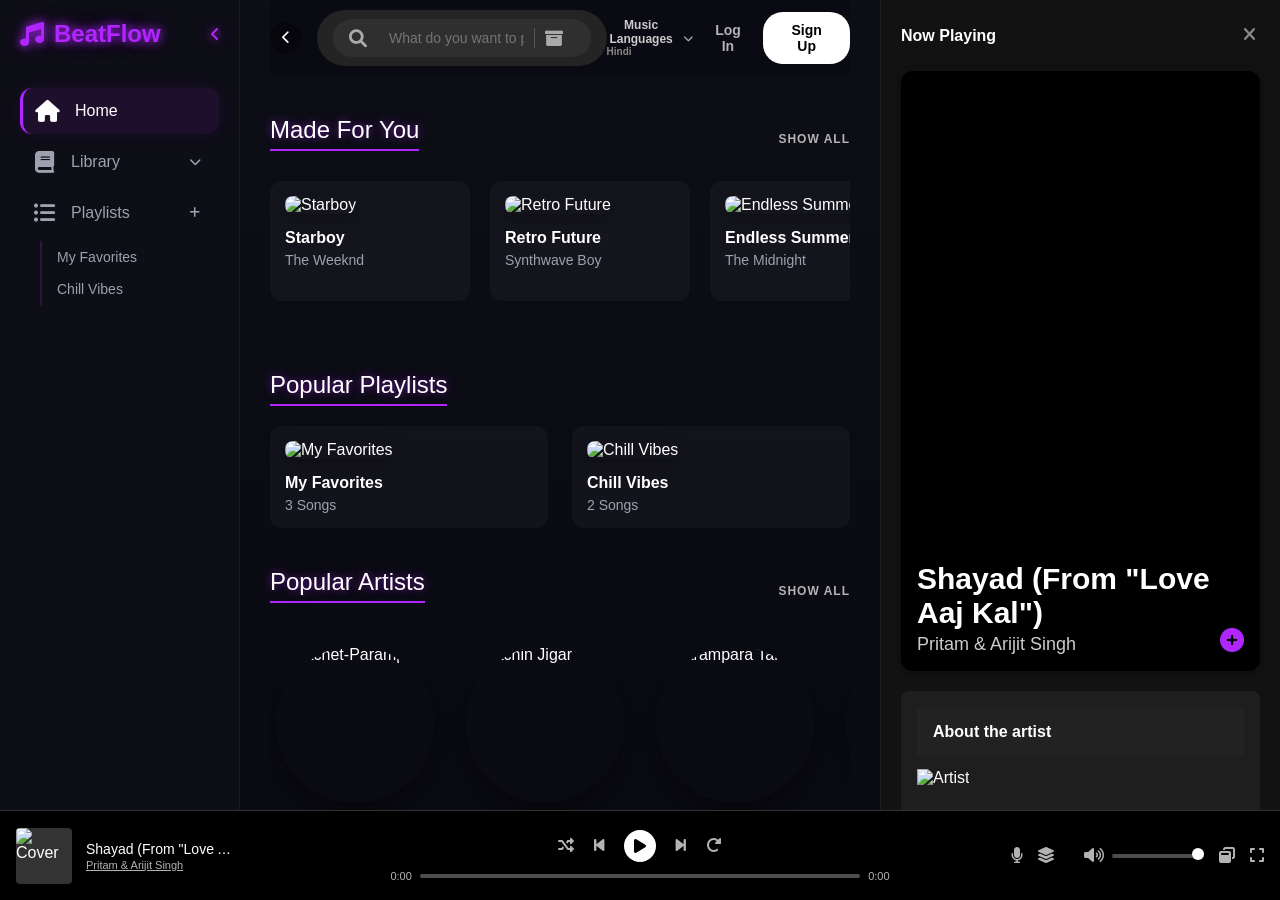
==== commit e492ec43: "Update index.html" ====
--- a/index.html
+++ b/index.html
@@ -3,7 +3,8 @@
 
 <head>
     <meta charset="UTF-8">
-    <meta name="viewport" content="width=device-width, initial-scale=1.0">
+    <meta name="viewport"
+        content="width=device-width, initial-scale=1.0, maximum-scale=1.0, user-scalable=no, viewport-fit=cover">
     <title>BeatFlow</title>
 
     <meta name="theme-color" content="#121212">
@@ -677,4 +678,4 @@
     <script src="script.js"></script>
 </body>
 
-</html>+</html>
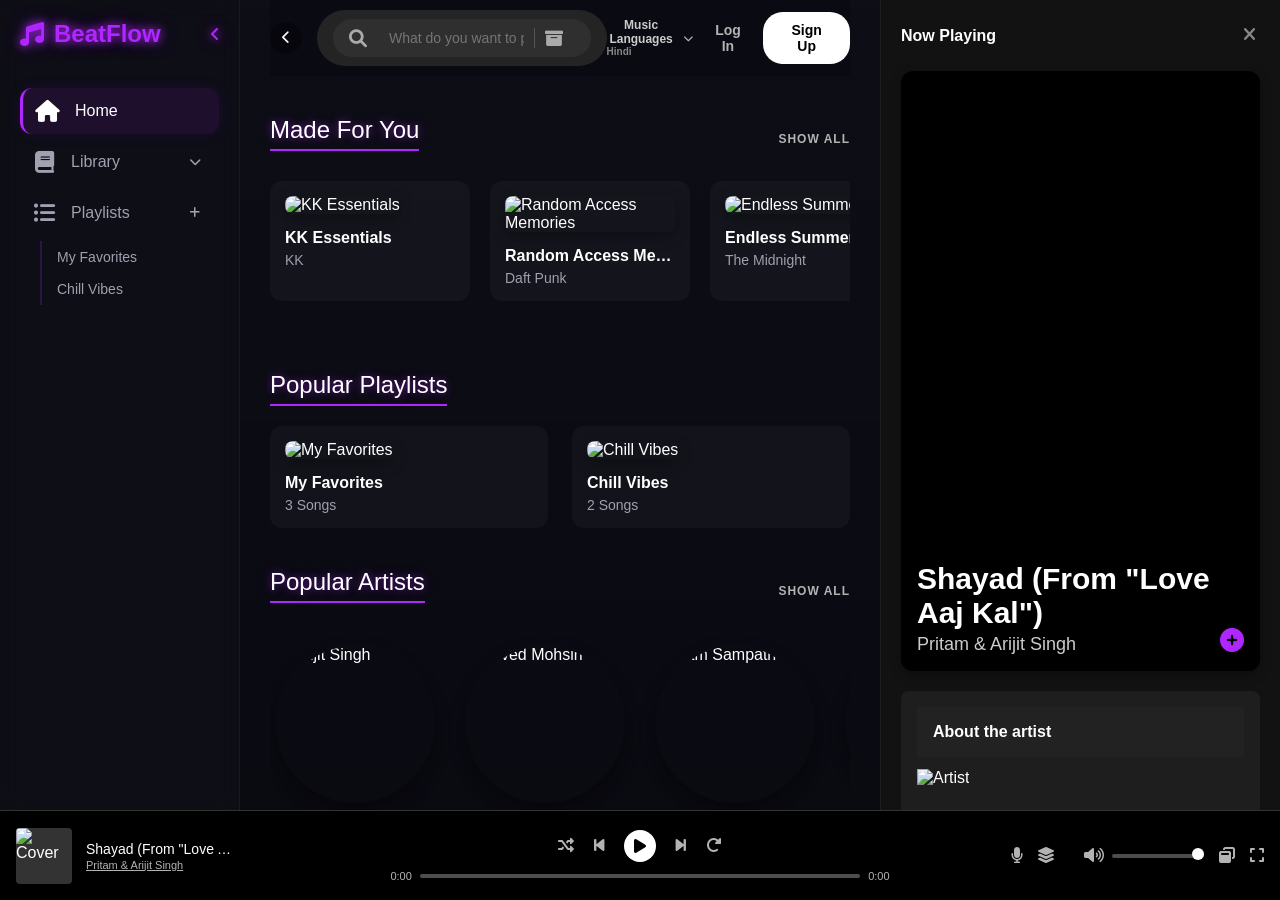
==== commit 7cc8a2aa: "Update index.html" ====
--- a/index.html
+++ b/index.html
@@ -676,6 +676,7 @@
 
     <script src="data.js"></script>
     <script src="script.js"></script>
+    <script src="bg.js"></script>
 </body>
 
 </html>
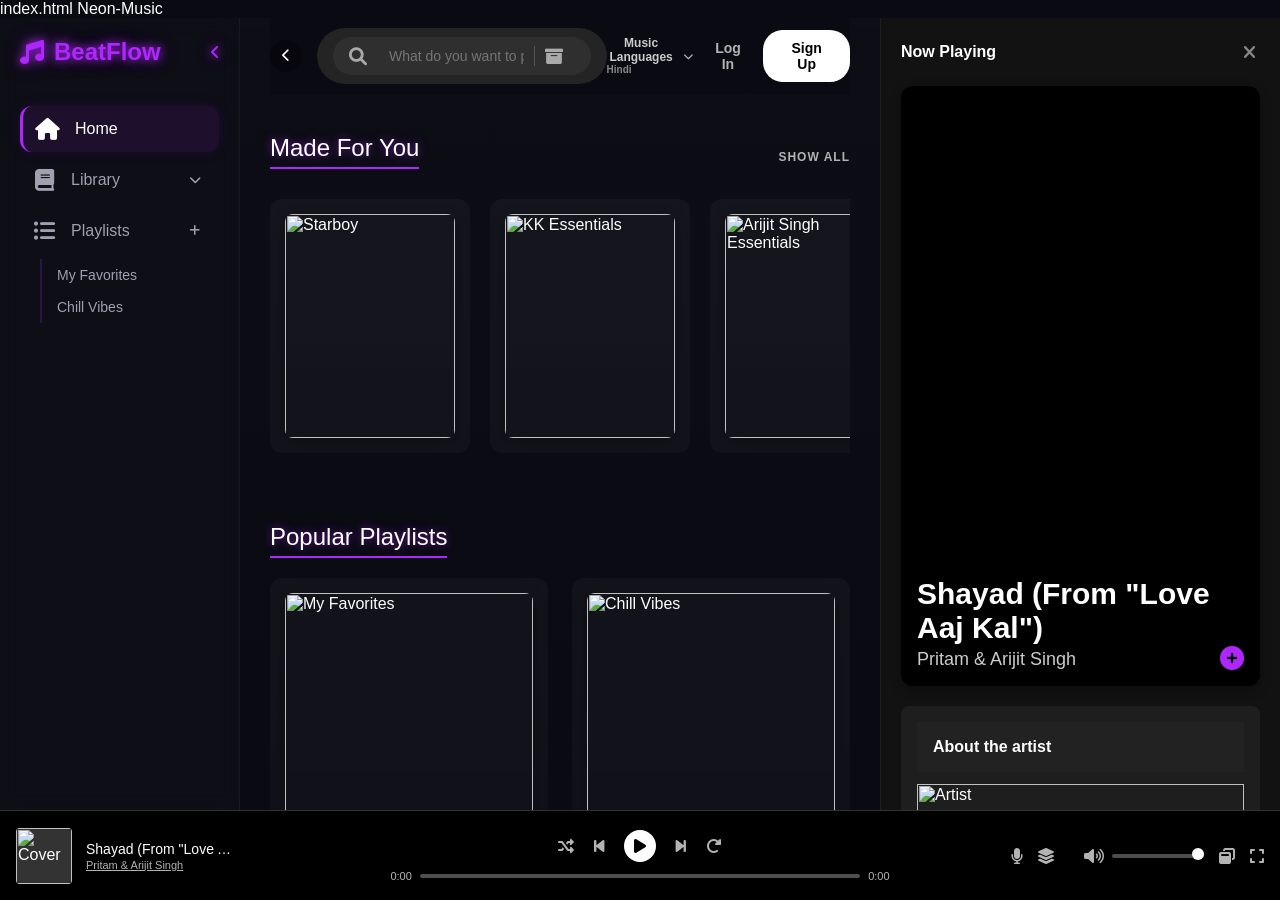
==== commit d68b22f5: "Update index.html" ====
--- a/index.html
+++ b/index.html
@@ -1,3 +1,8 @@
+index.html
+Neon-Music
+
+
+
 <!DOCTYPE html>
 <html lang="en">
 
@@ -6,15 +11,12 @@
     <meta name="viewport"
         content="width=device-width, initial-scale=1.0, maximum-scale=1.0, user-scalable=no, viewport-fit=cover">
     <title>BeatFlow</title>
-
     <meta name="theme-color" content="#121212">
     <meta name="mobile-web-app-capable" content="yes">
     <meta name="apple-mobile-web-app-capable" content="yes">
     <meta name="apple-mobile-web-app-status-bar-style" content="black-translucent">
-
     <link rel="manifest" href="./manifest.json">
     <link rel="apple-touch-icon" href="./icons/icon-192.png">
-
     <link rel="stylesheet" href="style.css">
     <link href="https://cdnjs.cloudflare.com/ajax/libs/font-awesome/6.0.0/css/all.min.css" rel="stylesheet">
 </head>
@@ -29,13 +31,11 @@
                 <span class="menu-text">BeatFlow</span>
                 <i class="fa-solid fa-angle-left" id="toggle-sidebar" style="margin-left: auto; font-size: 16px;"></i>
             </div>
-
             <nav>
                 <a href="#" class="menu-item active" data-target="home">
                     <i class="fa-solid fa-house"></i>
                     <span class="menu-text">Home</span>
                 </a>
-
                 <div class="menu-item" id="library-menu">
                     <i class="fa-solid fa-book"></i>
                     <span class="menu-text">Library</span>
@@ -48,7 +48,6 @@
                     <div class="submenu-item" data-filter="artists">Artists</div>
                     <div class="submenu-item" data-filter="albums">Albums</div>
                 </div>
-
                 <div class="menu-item" id="playlist-menu">
                     <i class="fa-solid fa-list-ul"></i>
                     <span class="menu-text">Playlists</span>
@@ -61,7 +60,6 @@
                 </div>
             </nav>
         </div>
-
         <!-- Main Content -->
         <main class="main-content" id="main-content">
             <!-- Header -->
@@ -104,20 +102,13 @@
                     <button class="nav-btn-primary">Sign Up</button>
                 </div>
             </div>
-
             <!-- Views -->
-
             <!-- Home View -->
             <div id="home-view" class="view-section">
-
-
-
-
                 <div class="section-header">
                     <div class="section-title">Made For You</div>
                     <button id="show-all-made-for-you" class="section-link-btn">Show All</button>
                 </div>
-
                 <div class="carousel-wrapper" style="position: relative;">
                     <button class="scroll-btn left" id="featured-prev"><i class="fa-solid fa-chevron-left"></i></button>
                     <div class="card-carousel" id="featured-grid">
@@ -126,7 +117,6 @@
                     <button class="scroll-btn right" id="featured-next"><i
                             class="fa-solid fa-chevron-right"></i></button>
                 </div>
-
                 <!-- Recently Played Section -->
                 <div id="recently-played-section" style="display: none;">
                     <div class="section-header">
@@ -144,13 +134,10 @@
                                 class="fa-solid fa-chevron-right"></i></button>
                     </div>
                 </div>
-
-
                 <div class="section-title" style="margin-top: 40px;">Popular Playlists</div>
                 <div class="card-grid" id="popular-playlists">
                     <!-- JS Injected -->
                 </div>
-
                 <div class="section-header">
                     <div class="section-title">Popular Artists</div>
                     <button id="show-all-artists" class="section-link-btn">Show All</button>
@@ -162,14 +149,11 @@
                     </div>
                     <button class="scroll-btn right" id="artist-next"><i class="fa-solid fa-chevron-right"></i></button>
                 </div>
-
                 <div class="section-title" id="home-deep-dive-title" style="margin-top: 40px;">Deep Dives</div>
                 <div class="deep-dive-grid" id="big-panels-grid">
                     <!-- JS Injected -->
                 </div>
             </div>
-
-
             <!-- Library/Dashboard View -->
             <div id="dashboard-view" class="view-section" style="display: none;">
                 <div class="library-header"
@@ -207,7 +191,6 @@
                     <!-- JS Injected items (Artists, Albums etc) -->
                 </div>
             </div>
-
             <!-- Liked Songs View -->
             <div id="liked-view" class="view-section" style="display: none;">
                 <div class="album-header" style="background: linear-gradient(135deg, #450af5, #a4e);">
@@ -238,7 +221,6 @@
                     <!-- Tracks go here -->
                 </div>
             </div>
-
             <!-- Album Details View -->
             <div id="album-view" class="view-section" style="display: none;">
                 <div class="mobile-album-nav mobile-only" style="padding: 10px 0; margin-bottom: 10px;">
@@ -260,10 +242,8 @@
                     <!-- List of songs -->
                 </div>
             </div>
-
             <!-- Search Results View -->
             <div id="search-view" class="view-section" style="display: none; padding-bottom: 80px;">
-
                 <!-- Mobile Header -->
                 <div class="mobile-search-header mobile-only"
                     style="padding: 20px 15px; display: flex; justify-content: space-between; align-items: center;">
@@ -274,7 +254,6 @@
                         <h2 style="margin:0; font-size: 24px;">Search</h2>
                     </div>
                 </div>
-
                 <!-- Search Input Container (Mobile Style) -->
                 <div class="search-container-mobile">
                     <div class="search-bar-mobile">
@@ -283,7 +262,6 @@
                         <i class="fa-solid fa-xmark" id="mobile-search-clear" style="display: none;"></i>
                     </div>
                 </div>
-
                 <!-- Recent Searches (Hidden by default, shown on focus/empty search) -->
                 <div id="recent-searches-container" style="display: none; padding: 0 15px;">
                     <div class="recent-header"
@@ -297,10 +275,8 @@
                         <!-- JS Injected -->
                     </div>
                 </div>
-
                 <!-- Default Browse Data -->
                 <div id="search-browse-content">
-
                     <!-- Start Browsing Carousel -->
                     <div style="padding: 0 15px;">
                         <h3 class="section-title" style="margin-bottom: 15px;">Start browsing</h3>
@@ -309,7 +285,6 @@
                             <!-- Injected JS -->
                         </div>
                     </div>
-
                     <!-- Mobile Deep Dive Carousel -->
                     <div style="padding: 0 15px; margin-top: 20px;">
                         <h3 class="section-title" style="margin-bottom: 15px;">Deep Dives</h3>
@@ -318,7 +293,6 @@
                             <!-- Injected JS -->
                         </div>
                     </div>
-
                     <!-- Browse All Grid -->
                     <div style="padding: 20px 15px;">
                         <h3 class="section-title" style="margin-bottom: 15px;">Browse all</h3>
@@ -328,7 +302,6 @@
                         </div>
                     </div>
                 </div>
-
                 <!-- Search Results (Hidden initially) -->
                 <div id="search-results-container" style="display: none; padding: 0 15px;">
                     <div class="section-title">Results</div>
@@ -336,20 +309,17 @@
                     </div>
                 </div>
             </div>
-
             <!-- Browse View (Desktop) -->
             <div id="browse-view" class="view-section" style="display: none; padding-bottom: 50px;">
                 <div class="section-title">Start browsing</div>
                 <div class="browse-grid-large" id="browse-start-grid">
                     <!-- JS Injected -->
                 </div>
-
                 <div class="section-title" style="margin-top: 40px;">Browse all</div>
                 <div class="browse-grid-all" id="browse-all-categories">
                     <!-- JS Injected -->
                 </div>
             </div>
-
             <!-- Artist Details View -->
             <div id="artist-view" class="view-section" style="display: none; padding: 0;">
                 <div class="artist-header-hero" id="artist-hero"
@@ -370,28 +340,22 @@
                             monthly listeners</p>
                     </div>
                 </div>
-
                 <div class="artist-actions" style="padding: 24px 30px; display: flex; align-items: center; gap: 24px;">
                     <button id="artist-play-btn" class="action-btn-play"
                         style="width: 56px; height: 56px; border-radius: 50%; background: #1db954; color: black; border: none; font-size: 24px; cursor: pointer; display: flex; align-items: center; justify-content: center; transition: transform 0.2s;"><i
                             class="fa-solid fa-play"></i></button>
-
                     <button id="artist-shuffle-btn" title="Shuffle"
                         style="background: none; border: none; color: #b3b3b3; font-size: 24px; cursor: pointer; transition: color 0.2s;"><i
                             class="fa-solid fa-shuffle"></i></button>
-
                     <button id="artist-add-btn" title="Add to Library"
                         style="background: none; border: 2px solid #b3b3b3; color: #b3b3b3; width: 32px; height: 32px; border-radius: 50%; font-size: 16px; cursor: pointer; display: flex; align-items: center; justify-content: center; transition: all 0.2s;"><i
                             class="fa-solid fa-plus"></i></button>
-
                     <button id="artist-download-btn" title="Download"
                         style="background: none; border: 2px solid #b3b3b3; color: #b3b3b3; width: 32px; height: 32px; border-radius: 50%; font-size: 16px; cursor: pointer; display: flex; align-items: center; justify-content: center; transition: all 0.2s;"><i
                             class="fa-solid fa-arrow-down"></i></button>
-
                     <button style="background: none; border: none; color: #b3b3b3; font-size: 24px; cursor: pointer;"><i
                             class="fa-solid fa-ellipsis"></i></button>
                 </div>
-
                 <div style="padding: 0 30px;">
                     <div class="section-title">Popular</div>
                     <div class="album-tracklist" id="artist-tracklist">
@@ -399,16 +363,70 @@
                     </div>
                 </div>
             </div>
-
+            <!-- Lyrics View -->
+            <div id="lyrics-view" class="view-section" style="display: none;">
+                <!-- Immersive Blurred Background -->
+                <img src="" id="lyrics-bg-img" class="lyrics-bg-blur" alt="">
+                <!-- Immersive Header (Track Info Row) -->
+                <div class="lyrics-track-header">
+                    <img src="" id="lyrics-track-img" alt="Artwork" class="lyrics-mini-artwork">
+                    <div class="lyrics-track-info">
+                        <div class="lyrics-track-title" id="lyrics-track-title">Song Title</div>
+                        <div class="lyrics-track-artist" id="lyrics-track-artist">Artist Name</div>
+                    </div>
+                    <div class="lyrics-header-actions">
+                        <button class="mobile-action-btn desktop-only" id="lyrics-close-desktop"
+                            onclick="toggleLyricsView()"><i class="fa-solid fa-xmark"></i></button>
+                        <button class="mobile-action-btn mobile-only"><i class="fa-regular fa-star"></i></button>
+                        <button class="mobile-action-btn mobile-only" id="lyrics-close-btn"><i
+                                class="fa-solid fa-ellipsis-vertical"></i></button>
+                    </div>
+                </div>
+                <!-- Scrolling Lyrics Body -->
+                <div id="lyrics-container" class="lyrics-body-scroller">
+                    <!-- Lyrics injected here -->
+                </div>
+                <!-- Integrated Bottom Controls -->
+                <div class="lyrics-player-integration">
+                    <!-- Progress (Show on mobile always, desktop optional if immersive) -->
+                    <div class="mobile-player-progress">
+                        <div class="mobile-progress-bar" id="lyrics-progress-container">
+                            <div class="progress-fill" id="lyrics-progress-fill" style="width: 0%"></div>
+                        </div>
+                        <div class="time-labels">
+                            <span id="lyrics-curr-time">0:00</span>
+                            <span id="lyrics-dur-time">-0:00</span>
+                        </div>
+                    </div>
+                    <!-- Playback Controls -->
+                    <div class="mobile-player-controls-row">
+                        <button class="mobile-seek-btn" id="lyrics-prev-btn"><i
+                                class="fa-solid fa-backward-fast"></i></button>
+                        <button class="mobile-play-center-btn" id="lyrics-play-btn"><i
+                                class="fa-solid fa-play"></i></button>
+                        <button class="mobile-seek-btn" id="lyrics-next-btn"><i
+                                class="fa-solid fa-forward-fast"></i></button>
+                    </div>
+                    <!-- Footer Actions -->
+                    <div class="mobile-player-action-footer">
+                        <button class="footer-action-btn active" id="lyrics-footer-toggle-btn"><i
+                                class="fa-solid fa-quote-left"></i></button>
+                        <button class="footer-action-btn" id="lyrics-share-btn-footer"><i
+                                class="fa-solid fa-up-right-from-square"></i></button>
+                        <button class="footer-action-btn" id="lyrics-shuffle-btn-footer"><i
+                                class="fa-solid fa-list-ul"></i></button>
+                    </div>
+                </div>
+            </div>
+            <div class="lyrics-backdrop" id="lyrics-backdrop"></div>
+            <!-- Lyrics Backdrop (Hidden inside main previously, now moved out below) -->
         </main>
-
         <!-- Right Side Canvas (Now Playing) -->
         <aside class="right-sidebar" id="right-sidebar">
             <div class="rs-header">
                 <span>Now Playing</span>
                 <button id="rs-close-btn" title="Close Sidebar"><i class="fa-solid fa-xmark"></i></button>
             </div>
-
             <div class="rs-video-card">
                 <video id="rs-loop-video" loop muted playsinline autoplay>
                     <source src="" type="video/mp4">
@@ -421,7 +439,6 @@
                     <button class="rs-add-btn"><i class="fa-solid fa-circle-plus"></i></button>
                 </div>
             </div>
-
             <div class="rs-section-card" id="rs-about-card">
                 <div class="rs-card-header">About the artist</div>
                 <div class="rs-about-image-container">
@@ -432,21 +449,18 @@
                     </div>
                 </div>
             </div>
-
             <div class="rs-section-card" id="rs-credits-card">
                 <div class="rs-card-header">Credits</div>
                 <div id="rs-credits-list">
                     <!-- Injected JS -->
                 </div>
             </div>
-
             <!-- Spacer for scrolling -->
             <div style="height: 100px;"></div>
         </aside>
         <button id="rs-open-btn" class="side-rail-btn" title="Open Sidebar"><i
                 class="fa-solid fa-layer-group"></i></button>
     </div>
-
     <!-- Player Bar -->
     <div class="player-bar">
         <!-- Left: Mini Player -->
@@ -461,7 +475,6 @@
             <button id="mini-next-btn" class="mini-btn mobile-only" title="Next"><i
                     class="fa-solid fa-forward-step"></i></button>
         </div>
-
         <!-- Center: Controls & Progress -->
         <div class="player-center">
             <div class="control-buttons">
@@ -479,10 +492,9 @@
                 <span id="dur-time">0:00</span>
             </div>
         </div>
-
         <!-- Right: Extra Controls -->
         <div class="player-right">
-            <button class="btn-extra" title="Lyrics"><i class="fa-solid fa-microphone"></i></button>
+            <button class="btn-extra" id="lyrics-btn" title="Lyrics"><i class="fa-solid fa-microphone"></i></button>
             <button class="btn-extra" title="Queue"><i class="fa-solid fa-layer-group"></i></button>
             <button class="btn-extra" title="Connect to a device"><i class="fa-solid fa-computer"></i></button>
             <div class="volume-container">
@@ -495,47 +507,111 @@
                     class="fa-solid fa-expand"></i></button>
         </div>
     </div>
+    <!-- Immersive Lyrics View (Moved to Top Level for Stacking Context) -->
+    <div id="lyrics-view" class="view-section" style="display: none;">
+        <!-- Immersive Blurred Background -->
+        <img src="" id="lyrics-bg-img" class="lyrics-bg-blur" alt="">
+        <!-- Immersive Header (Track Info Row) -->
+        <div class="lyrics-track-header">
+            <img src="" id="lyrics-track-img" alt="Artwork" class="lyrics-mini-artwork">
+            <div class="lyrics-track-info">
+                <div class="lyrics-track-title" id="lyrics-track-title">Song Title</div>
+                <div class="lyrics-track-artist" id="lyrics-track-artist">Artist Name</div>
+            </div>
+            <div class="lyrics-header-actions">
+                <button class="mobile-action-btn desktop-only" id="lyrics-close-desktop" onclick="toggleLyricsView()"><i
+                        class="fa-solid fa-xmark"></i></button>
+                <button class="mobile-action-btn mobile-only"><i class="fa-regular fa-star"></i></button>
+                <button class="mobile-action-btn mobile-only" id="lyrics-close-btn"><i
+                        class="fa-solid fa-ellipsis-vertical"></i></button>
+            </div>
+        </div>
+        <!-- Scrolling Lyrics Body -->
+        <div id="lyrics-container" class="lyrics-body-scroller">
+            <!-- Lyrics injected here -->
+        </div>
+        <!-- Integrated Bottom Controls -->
+        <div class="lyrics-player-integration">
+            <!-- Progress (Show on mobile always, desktop optional if immersive) -->
+            <div class="mobile-player-progress">
+                <div class="mobile-progress-bar" id="lyrics-progress-container">
+                    <div class="progress-fill" id="lyrics-progress-fill" style="width: 0%"></div>
+                </div>
+                <div class="time-labels">
+                    <span id="lyrics-curr-time">0:00</span>
+                    <span id="lyrics-dur-time">-0:00</span>
+                </div>
+            </div>
+            <!-- Playback Controls -->
+            <div class="mobile-player-controls-row">
+                <button class="mobile-seek-btn" id="lyrics-prev-btn"><i class="fa-solid fa-backward-fast"></i></button>
+                <button class="mobile-play-center-btn" id="lyrics-play-btn"><i class="fa-solid fa-play"></i></button>
+                <button class="mobile-seek-btn" id="lyrics-next-btn"><i class="fa-solid fa-forward-fast"></i></button>
+            </div>
+            <!-- Footer Actions -->
+            <div class="mobile-player-action-footer">
+                <button class="footer-action-btn active" id="lyrics-footer-toggle-btn"><i
+                        class="fa-solid fa-quote-left"></i></button>
+                <button class="footer-action-btn" id="lyrics-share-btn-footer"><i
+                        class="fa-solid fa-up-right-from-square"></i></button>
+                <button class="footer-action-btn" id="lyrics-shuffle-btn-footer"><i
+                        class="fa-solid fa-list-ul"></i></button>
+            </div>
+        </div>
+    </div>
+    <div class="lyrics-backdrop" id="lyrics-backdrop"></div>
     <!-- Mobile Full Screen Player Overlay -->
     <div id="mobile-player-overlay">
+        <!-- Sticky Header (Now Playing / Artist name) -->
         <div class="mobile-player-header">
             <button class="mobile-icon-btn" id="close-mobile-player"><i class="fa-solid fa-chevron-down"></i></button>
-            <div class="mobile-header-title">Now Playing</div>
-            <button class="mobile-icon-btn"><i class="fa-solid fa-ellipsis"></i></button>
-        </div>
-
-        <div class="mobile-player-artwork">
-            <img src="" id="mobile-player-img" alt="Album Art">
-        </div>
-
-        <div class="mobile-player-info">
-            <div class="mobile-track-details">
-                <h2 id="mobile-player-title">Title</h2>
-                <p id="mobile-player-artist">Artist</p>
-            </div>
-            <button id="mobile-like-btn" class="mobile-icon-btn"><i class="fa-regular fa-heart"></i></button>
-        </div>
-
-        <div class="mobile-player-progress">
-            <div class="mobile-progress-bar" id="mobile-progress-container">
-                <div class="progress-fill" id="mobile-progress-fill" style="width: 0%"></div>
-            </div>
-            <div class="time-display">
-                <span id="mobile-curr-time">0:00</span>
-                <span id="mobile-dur-time">0:00</span>
-            </div>
-        </div>
-
-        <div class="mobile-player-controls">
-            <button class="mobile-control-btn" id="mobile-shuffle-btn"><i class="fa-solid fa-shuffle"></i></button>
-            <button class="mobile-control-btn" id="mobile-prev-btn"><i class="fa-solid fa-backward-step"></i></button>
-            <button class="mobile-play-circle" id="mobile-play-btn"><i class="fa-solid fa-play"></i></button>
-            <button class="mobile-control-btn" id="mobile-next-btn"><i class="fa-solid fa-forward-step"></i></button>
-            <button class="mobile-control-btn" id="mobile-loop-btn"><i class="fa-solid fa-repeat"></i></button>
-        </div>
-
-        <div class="mobile-player-footer">
-            <button class="mobile-footer-btn"><i class="fa-solid fa-share-nodes"></i></button>
-            <button class="mobile-footer-btn"><i class="fa-solid fa-list-ul"></i></button>
+            <div class="mobile-header-title" id="mobile-top-artist">Artist Name</div>
+            <button class="mobile-icon-btn"><i class="fa-solid fa-ellipsis-vertical"></i></button>
+        </div>
+        <!-- Scrollable Body -->
+        <div class="mobile-player-scroll-view">
+            <!-- LARGE ARTWORK SECTION -->
+            <div class="mobile-artwork-container-large">
+                <img src="" id="mobile-player-img-large" alt="Background Artwork" class="artwork-bg-blur">
+                <div class="artwork-main-wrapper">
+                    <img src="" id="mobile-player-img" alt="Main Artwork">
+                </div>
+            </div>
+            <!-- TRACK INFO ACTION ROW -->
+            <div class="mobile-track-info-section">
+                <div class="mobile-info-main">
+                    <h2 id="mobile-player-title">Song Title</h2>
+                    <p id="mobile-player-artist">Artist Name</p>
+                </div>
+                <div class="mobile-info-actions">
+                    <button class="mobile-action-btn" id="mobile-fav-btn" title="Favourite"><i
+                            class="fa-regular fa-star"></i></button>
+                    <button class="mobile-action-btn" id="mobile-options-btn"><i
+                            class="fa-solid fa-circle-ellipsis"></i></button>
+                </div>
+            </div>
+            <!-- PROGRESS SECTION -->
+            <div class="mobile-player-progress">
+                <div class="mobile-progress-bar" id="mobile-progress-container">
+                    <div class="progress-fill" id="mobile-progress-fill" style="width: 0%"></div>
+                </div>
+                <div class="time-labels">
+                    <span id="mobile-curr-time">1:02</span>
+                    <span id="mobile-dur-time">-2:32</span>
+                </div>
+            </div>
+            <!-- CONTROLS ROW -->
+            <div class="mobile-player-controls-row">
+                <button class="mobile-seek-btn" id="mobile-prev-btn"><i class="fa-solid fa-backward-fast"></i></button>
+                <button class="mobile-play-center-btn" id="mobile-play-btn"><i class="fa-solid fa-play"></i></button>
+                <button class="mobile-seek-btn" id="mobile-next-btn"><i class="fa-solid fa-forward-fast"></i></button>
+            </div>
+        </div>
+        <div class="mobile-player-action-footer">
+            <button class="footer-action-btn" id="mobile-lyrics-btn"><i class="fa-solid fa-quote-left"></i></button>
+            <button class="footer-action-btn" id="mobile-share-btn-new"><i
+                    class="fa-solid fa-arrow-up-from-bracket"></i></button>
+            <button class="footer-action-btn" id="mobile-shuffle-btn-new"><i class="fa-solid fa-shuffle"></i></button>
         </div>
     </div>
     <!-- Playlist Creation Dialog -->
@@ -552,7 +628,6 @@
             </div>
         </div>
     </div>
-
     <!-- Music Language Modal -->
     <div id="language-modal" class="modal-overlay" style="display: none;">
         <div class="modal-content language-modal">
@@ -566,7 +641,6 @@
             <button id="update-lang-btn" class="update-btn">Update</button>
         </div>
     </div>
-
     <!-- Full Screen Search Overlay -->
     <div id="search-overlay" class="search-overlay" style="display: none;">
         <div class="search-overlay-header">
@@ -576,7 +650,6 @@
                 <i class="fa-solid fa-xmark" id="overlay-search-clear" style="display: none;"></i>
             </div>
         </div>
-
         <div class="search-overlay-content">
             <!-- Recent Searches -->
             <div id="overlay-recent-container">
@@ -588,14 +661,12 @@
                     <!-- JS Injected -->
                 </div>
             </div>
-
             <!-- Search Results -->
             <div id="overlay-results-container" style="display: none;">
                 <div class="card-grid" id="overlay-results-grid"></div>
             </div>
         </div>
     </div>
-
     <!-- Bottom Navigation (Mobile) -->
     <nav class="bottom-nav">
         <div class="nav-item active" data-target="home">
@@ -615,7 +686,6 @@
             <span>Premium</span>
         </div>
     </nav>
-
     <!-- Mobile Options Bottom Sheet -->
     <div id="mobile-options-sheet" class="mobile-options-sheet">
         <div class="mobile-options-overlay" id="mobile-options-overlay"></div>
@@ -673,7 +743,6 @@
             </div>
         </div>
     </div>
-
     <script src="data.js"></script>
     <script src="script.js"></script>
     <script src="bg.js"></script>
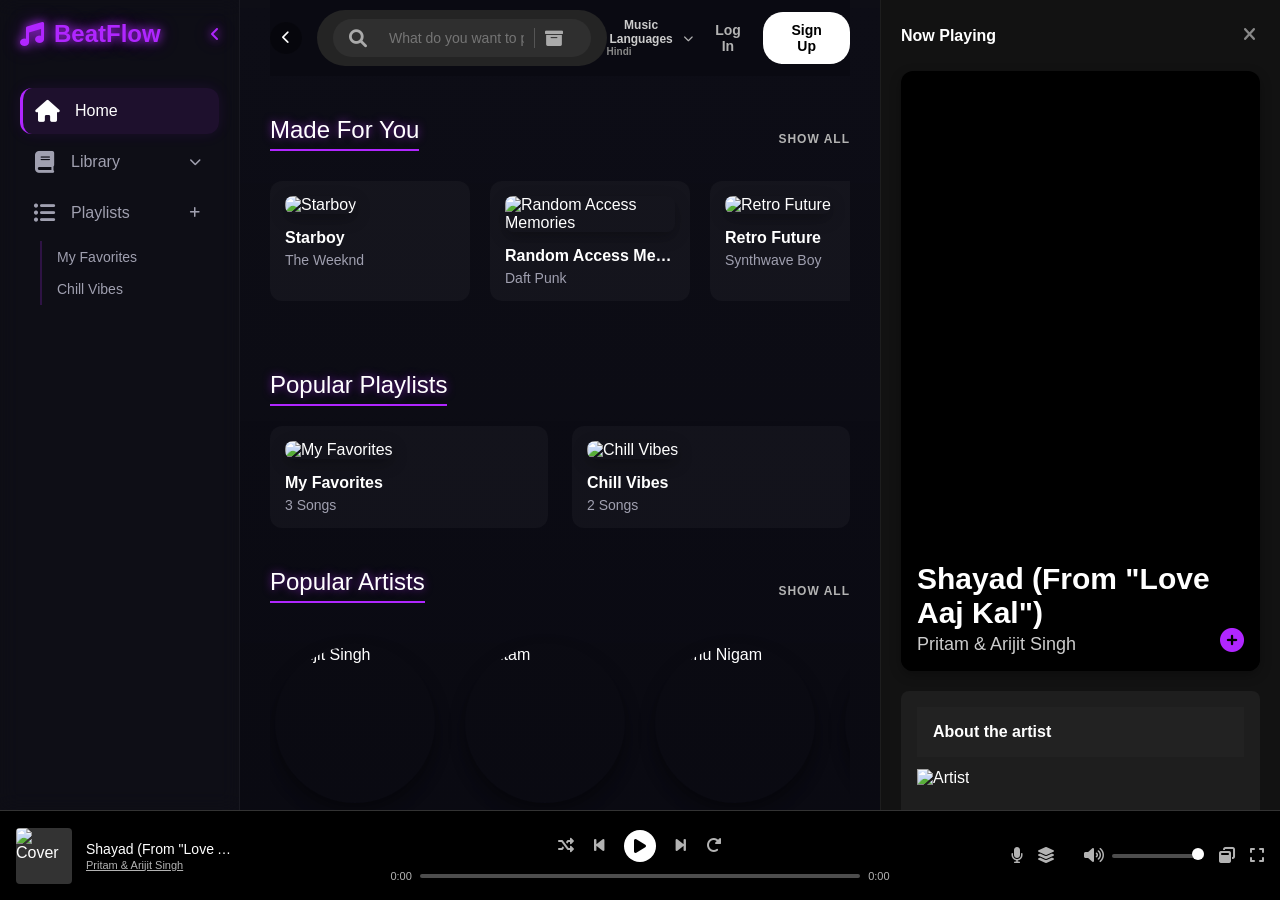
==== commit bbd039d2: "Update index.html" ====
--- a/index.html
+++ b/index.html
@@ -1,8 +1,3 @@
-index.html
-Neon-Music
-
-
-
 <!DOCTYPE html>
 <html lang="en">
 
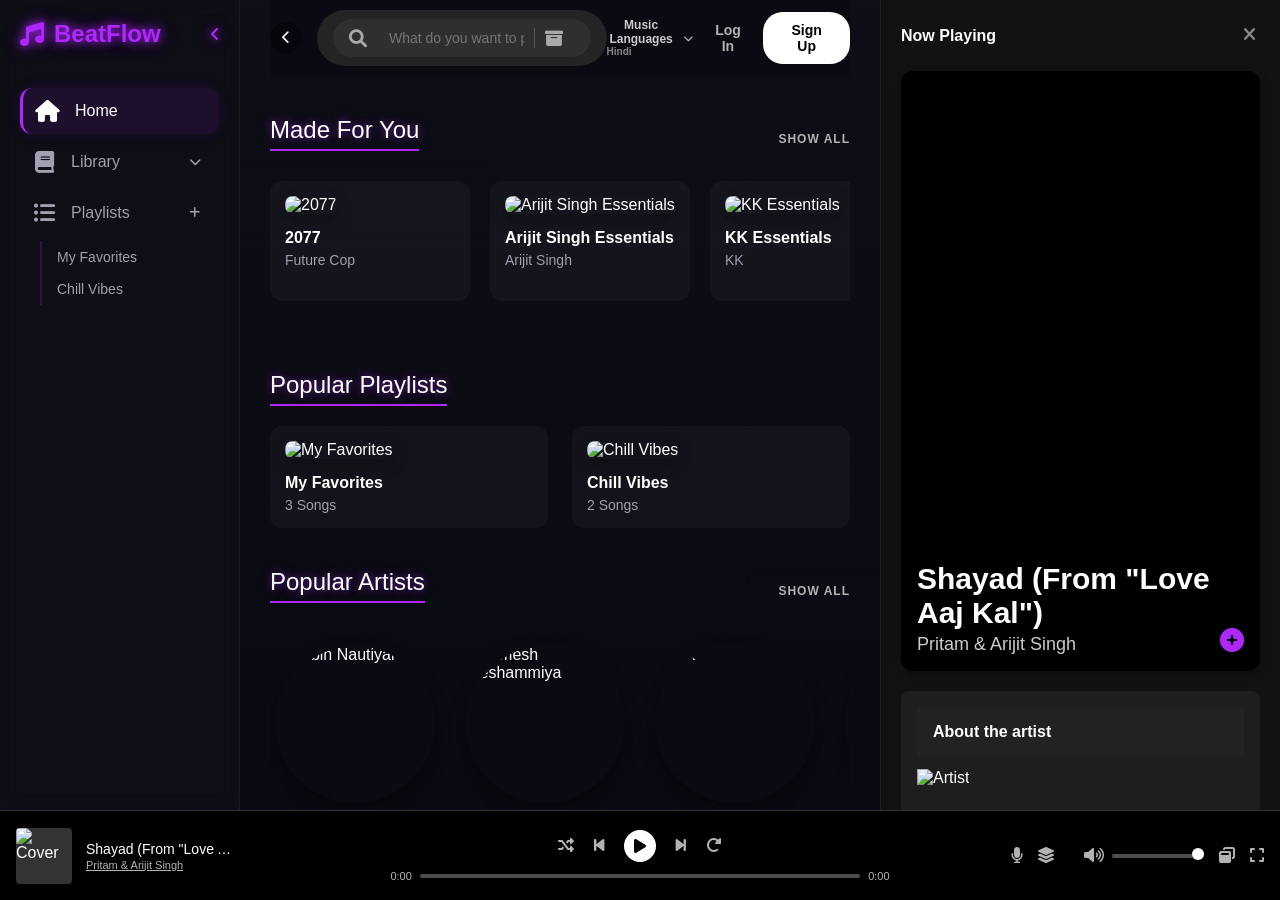
==== commit 718f0c5a: "Update index.html" ====
--- a/index.html
+++ b/index.html
@@ -6,12 +6,15 @@
     <meta name="viewport"
         content="width=device-width, initial-scale=1.0, maximum-scale=1.0, user-scalable=no, viewport-fit=cover">
     <title>BeatFlow</title>
+
     <meta name="theme-color" content="#121212">
     <meta name="mobile-web-app-capable" content="yes">
     <meta name="apple-mobile-web-app-capable" content="yes">
     <meta name="apple-mobile-web-app-status-bar-style" content="black-translucent">
+
     <link rel="manifest" href="./manifest.json">
     <link rel="apple-touch-icon" href="./icons/icon-192.png">
+
     <link rel="stylesheet" href="style.css">
     <link href="https://cdnjs.cloudflare.com/ajax/libs/font-awesome/6.0.0/css/all.min.css" rel="stylesheet">
 </head>
@@ -26,11 +29,13 @@
                 <span class="menu-text">BeatFlow</span>
                 <i class="fa-solid fa-angle-left" id="toggle-sidebar" style="margin-left: auto; font-size: 16px;"></i>
             </div>
+
             <nav>
                 <a href="#" class="menu-item active" data-target="home">
                     <i class="fa-solid fa-house"></i>
                     <span class="menu-text">Home</span>
                 </a>
+
                 <div class="menu-item" id="library-menu">
                     <i class="fa-solid fa-book"></i>
                     <span class="menu-text">Library</span>
@@ -43,6 +48,7 @@
                     <div class="submenu-item" data-filter="artists">Artists</div>
                     <div class="submenu-item" data-filter="albums">Albums</div>
                 </div>
+
                 <div class="menu-item" id="playlist-menu">
                     <i class="fa-solid fa-list-ul"></i>
                     <span class="menu-text">Playlists</span>
@@ -55,6 +61,7 @@
                 </div>
             </nav>
         </div>
+
         <!-- Main Content -->
         <main class="main-content" id="main-content">
             <!-- Header -->
@@ -97,13 +104,20 @@
                     <button class="nav-btn-primary">Sign Up</button>
                 </div>
             </div>
+
             <!-- Views -->
+
             <!-- Home View -->
             <div id="home-view" class="view-section">
+
+
+
+
                 <div class="section-header">
                     <div class="section-title">Made For You</div>
                     <button id="show-all-made-for-you" class="section-link-btn">Show All</button>
                 </div>
+
                 <div class="carousel-wrapper" style="position: relative;">
                     <button class="scroll-btn left" id="featured-prev"><i class="fa-solid fa-chevron-left"></i></button>
                     <div class="card-carousel" id="featured-grid">
@@ -112,6 +126,7 @@
                     <button class="scroll-btn right" id="featured-next"><i
                             class="fa-solid fa-chevron-right"></i></button>
                 </div>
+
                 <!-- Recently Played Section -->
                 <div id="recently-played-section" style="display: none;">
                     <div class="section-header">
@@ -129,10 +144,13 @@
                                 class="fa-solid fa-chevron-right"></i></button>
                     </div>
                 </div>
+
+
                 <div class="section-title" style="margin-top: 40px;">Popular Playlists</div>
                 <div class="card-grid" id="popular-playlists">
                     <!-- JS Injected -->
                 </div>
+
                 <div class="section-header">
                     <div class="section-title">Popular Artists</div>
                     <button id="show-all-artists" class="section-link-btn">Show All</button>
@@ -144,11 +162,14 @@
                     </div>
                     <button class="scroll-btn right" id="artist-next"><i class="fa-solid fa-chevron-right"></i></button>
                 </div>
+
                 <div class="section-title" id="home-deep-dive-title" style="margin-top: 40px;">Deep Dives</div>
                 <div class="deep-dive-grid" id="big-panels-grid">
                     <!-- JS Injected -->
                 </div>
             </div>
+
+
             <!-- Library/Dashboard View -->
             <div id="dashboard-view" class="view-section" style="display: none;">
                 <div class="library-header"
@@ -186,6 +207,7 @@
                     <!-- JS Injected items (Artists, Albums etc) -->
                 </div>
             </div>
+
             <!-- Liked Songs View -->
             <div id="liked-view" class="view-section" style="display: none;">
                 <div class="album-header" style="background: linear-gradient(135deg, #450af5, #a4e);">
@@ -216,6 +238,7 @@
                     <!-- Tracks go here -->
                 </div>
             </div>
+
             <!-- Album Details View -->
             <div id="album-view" class="view-section" style="display: none;">
                 <div class="mobile-album-nav mobile-only" style="padding: 10px 0; margin-bottom: 10px;">
@@ -237,8 +260,10 @@
                     <!-- List of songs -->
                 </div>
             </div>
+
             <!-- Search Results View -->
             <div id="search-view" class="view-section" style="display: none; padding-bottom: 80px;">
+
                 <!-- Mobile Header -->
                 <div class="mobile-search-header mobile-only"
                     style="padding: 20px 15px; display: flex; justify-content: space-between; align-items: center;">
@@ -249,6 +274,7 @@
                         <h2 style="margin:0; font-size: 24px;">Search</h2>
                     </div>
                 </div>
+
                 <!-- Search Input Container (Mobile Style) -->
                 <div class="search-container-mobile">
                     <div class="search-bar-mobile">
@@ -257,6 +283,7 @@
                         <i class="fa-solid fa-xmark" id="mobile-search-clear" style="display: none;"></i>
                     </div>
                 </div>
+
                 <!-- Recent Searches (Hidden by default, shown on focus/empty search) -->
                 <div id="recent-searches-container" style="display: none; padding: 0 15px;">
                     <div class="recent-header"
@@ -270,8 +297,10 @@
                         <!-- JS Injected -->
                     </div>
                 </div>
+
                 <!-- Default Browse Data -->
                 <div id="search-browse-content">
+
                     <!-- Start Browsing Carousel -->
                     <div style="padding: 0 15px;">
                         <h3 class="section-title" style="margin-bottom: 15px;">Start browsing</h3>
@@ -280,6 +309,7 @@
                             <!-- Injected JS -->
                         </div>
                     </div>
+
                     <!-- Mobile Deep Dive Carousel -->
                     <div style="padding: 0 15px; margin-top: 20px;">
                         <h3 class="section-title" style="margin-bottom: 15px;">Deep Dives</h3>
@@ -288,6 +318,7 @@
                             <!-- Injected JS -->
                         </div>
                     </div>
+
                     <!-- Browse All Grid -->
                     <div style="padding: 20px 15px;">
                         <h3 class="section-title" style="margin-bottom: 15px;">Browse all</h3>
@@ -297,6 +328,7 @@
                         </div>
                     </div>
                 </div>
+
                 <!-- Search Results (Hidden initially) -->
                 <div id="search-results-container" style="display: none; padding: 0 15px;">
                     <div class="section-title">Results</div>
@@ -304,17 +336,20 @@
                     </div>
                 </div>
             </div>
+
             <!-- Browse View (Desktop) -->
             <div id="browse-view" class="view-section" style="display: none; padding-bottom: 50px;">
                 <div class="section-title">Start browsing</div>
                 <div class="browse-grid-large" id="browse-start-grid">
                     <!-- JS Injected -->
                 </div>
+
                 <div class="section-title" style="margin-top: 40px;">Browse all</div>
                 <div class="browse-grid-all" id="browse-all-categories">
                     <!-- JS Injected -->
                 </div>
             </div>
+
             <!-- Artist Details View -->
             <div id="artist-view" class="view-section" style="display: none; padding: 0;">
                 <div class="artist-header-hero" id="artist-hero"
@@ -335,22 +370,28 @@
                             monthly listeners</p>
                     </div>
                 </div>
+
                 <div class="artist-actions" style="padding: 24px 30px; display: flex; align-items: center; gap: 24px;">
                     <button id="artist-play-btn" class="action-btn-play"
                         style="width: 56px; height: 56px; border-radius: 50%; background: #1db954; color: black; border: none; font-size: 24px; cursor: pointer; display: flex; align-items: center; justify-content: center; transition: transform 0.2s;"><i
                             class="fa-solid fa-play"></i></button>
+
                     <button id="artist-shuffle-btn" title="Shuffle"
                         style="background: none; border: none; color: #b3b3b3; font-size: 24px; cursor: pointer; transition: color 0.2s;"><i
                             class="fa-solid fa-shuffle"></i></button>
+
                     <button id="artist-add-btn" title="Add to Library"
                         style="background: none; border: 2px solid #b3b3b3; color: #b3b3b3; width: 32px; height: 32px; border-radius: 50%; font-size: 16px; cursor: pointer; display: flex; align-items: center; justify-content: center; transition: all 0.2s;"><i
                             class="fa-solid fa-plus"></i></button>
+
                     <button id="artist-download-btn" title="Download"
                         style="background: none; border: 2px solid #b3b3b3; color: #b3b3b3; width: 32px; height: 32px; border-radius: 50%; font-size: 16px; cursor: pointer; display: flex; align-items: center; justify-content: center; transition: all 0.2s;"><i
                             class="fa-solid fa-arrow-down"></i></button>
+
                     <button style="background: none; border: none; color: #b3b3b3; font-size: 24px; cursor: pointer;"><i
                             class="fa-solid fa-ellipsis"></i></button>
                 </div>
+
                 <div style="padding: 0 30px;">
                     <div class="section-title">Popular</div>
                     <div class="album-tracklist" id="artist-tracklist">
@@ -358,70 +399,50 @@
                     </div>
                 </div>
             </div>
+
             <!-- Lyrics View -->
-            <div id="lyrics-view" class="view-section" style="display: none;">
-                <!-- Immersive Blurred Background -->
-                <img src="" id="lyrics-bg-img" class="lyrics-bg-blur" alt="">
-                <!-- Immersive Header (Track Info Row) -->
-                <div class="lyrics-track-header">
-                    <img src="" id="lyrics-track-img" alt="Artwork" class="lyrics-mini-artwork">
-                    <div class="lyrics-track-info">
-                        <div class="lyrics-track-title" id="lyrics-track-title">Song Title</div>
-                        <div class="lyrics-track-artist" id="lyrics-track-artist">Artist Name</div>
-                    </div>
-                    <div class="lyrics-header-actions">
-                        <button class="mobile-action-btn desktop-only" id="lyrics-close-desktop"
-                            onclick="toggleLyricsView()"><i class="fa-solid fa-xmark"></i></button>
-                        <button class="mobile-action-btn mobile-only"><i class="fa-regular fa-star"></i></button>
-                        <button class="mobile-action-btn mobile-only" id="lyrics-close-btn"><i
-                                class="fa-solid fa-ellipsis-vertical"></i></button>
-                    </div>
-                </div>
-                <!-- Scrolling Lyrics Body -->
-                <div id="lyrics-container" class="lyrics-body-scroller">
-                    <!-- Lyrics injected here -->
-                </div>
-                <!-- Integrated Bottom Controls -->
-                <div class="lyrics-player-integration">
-                    <!-- Progress (Show on mobile always, desktop optional if immersive) -->
-                    <div class="mobile-player-progress">
-                        <div class="mobile-progress-bar" id="lyrics-progress-container">
-                            <div class="progress-fill" id="lyrics-progress-fill" style="width: 0%"></div>
-                        </div>
-                        <div class="time-labels">
-                            <span id="lyrics-curr-time">0:00</span>
-                            <span id="lyrics-dur-time">-0:00</span>
-                        </div>
-                    </div>
-                    <!-- Playback Controls -->
-                    <div class="mobile-player-controls-row">
-                        <button class="mobile-seek-btn" id="lyrics-prev-btn"><i
-                                class="fa-solid fa-backward-fast"></i></button>
-                        <button class="mobile-play-center-btn" id="lyrics-play-btn"><i
-                                class="fa-solid fa-play"></i></button>
-                        <button class="mobile-seek-btn" id="lyrics-next-btn"><i
-                                class="fa-solid fa-forward-fast"></i></button>
-                    </div>
-                    <!-- Footer Actions -->
-                    <div class="mobile-player-action-footer">
-                        <button class="footer-action-btn active" id="lyrics-footer-toggle-btn"><i
-                                class="fa-solid fa-quote-left"></i></button>
-                        <button class="footer-action-btn" id="lyrics-share-btn-footer"><i
-                                class="fa-solid fa-up-right-from-square"></i></button>
-                        <button class="footer-action-btn" id="lyrics-shuffle-btn-footer"><i
-                                class="fa-solid fa-list-ul"></i></button>
-                    </div>
-                </div>
-            </div>
-            <div class="lyrics-backdrop" id="lyrics-backdrop"></div>
-            <!-- Lyrics Backdrop (Hidden inside main previously, now moved out below) -->
+            <div id="lyrics-view" class="view-section"
+                style="display: none; height: 100%; display: flex; flex-direction: column;">
+                <div class="mobile-album-nav mobile-only" style="padding: 10px 0; margin-bottom: 10px;">
+                    <button id="lyrics-back-btn"
+                        style="background:none; border:none; color:white; font-size:16px; display:flex; align-items:center; gap:8px; cursor:pointer;">
+                        <i class="fa-solid fa-chevron-left"></i> Back
+                    </button>
+                </div>
+                <div class="lyrics-header" style="text-align: center; padding: 20px; flex-shrink: 0;">
+                    <h2 id="lyrics-view-title" style="margin: 0; font-size: 24px;">Lyrics</h2>
+                    <p id="lyrics-view-artist" style="color: #aaa; margin-top: 5px;">Artist</p>
+                    <div style="margin-top: 15px;">
+                        <select id="lyrics-language-select"
+                            style="background: #242424; color: white; border: 1px solid #333; padding: 5px 10px; border-radius: 20px; cursor: pointer; font-size: 14px; outline: none;">
+                            <option value="original">Original Language</option>
+                            <option value="hinglish">Hinglish</option>
+                            <option value="hi">Hindi</option>
+                            <option value="en">English</option>
+                            <option value="or">Odia</option>
+                            <option value="bn">Bengali</option>
+                            <option value="te">Telugu</option>
+                            <option value="ta">Tamil</option>
+                            <option value="gu">Gujarati</option>
+                            <option value="pa">Punjabi</option>
+                        </select>
+                    </div>
+                </div>
+                <div id="lyrics-container"
+                    style="padding: 20px 30px; text-align: center; overflow-y: auto; flex-grow: 1; font-size: 24px; font-weight: 700; color: #666; scroll-behavior: smooth;">
+                    <!-- Lyrics inserted here -->
+                </div>
+            </div>
+
         </main>
+
         <!-- Right Side Canvas (Now Playing) -->
         <aside class="right-sidebar" id="right-sidebar">
             <div class="rs-header">
                 <span>Now Playing</span>
                 <button id="rs-close-btn" title="Close Sidebar"><i class="fa-solid fa-xmark"></i></button>
             </div>
+
             <div class="rs-video-card">
                 <video id="rs-loop-video" loop muted playsinline autoplay>
                     <source src="" type="video/mp4">
@@ -434,6 +455,7 @@
                     <button class="rs-add-btn"><i class="fa-solid fa-circle-plus"></i></button>
                 </div>
             </div>
+
             <div class="rs-section-card" id="rs-about-card">
                 <div class="rs-card-header">About the artist</div>
                 <div class="rs-about-image-container">
@@ -444,18 +466,21 @@
                     </div>
                 </div>
             </div>
+
             <div class="rs-section-card" id="rs-credits-card">
                 <div class="rs-card-header">Credits</div>
                 <div id="rs-credits-list">
                     <!-- Injected JS -->
                 </div>
             </div>
+
             <!-- Spacer for scrolling -->
             <div style="height: 100px;"></div>
         </aside>
         <button id="rs-open-btn" class="side-rail-btn" title="Open Sidebar"><i
                 class="fa-solid fa-layer-group"></i></button>
     </div>
+
     <!-- Player Bar -->
     <div class="player-bar">
         <!-- Left: Mini Player -->
@@ -470,6 +495,7 @@
             <button id="mini-next-btn" class="mini-btn mobile-only" title="Next"><i
                     class="fa-solid fa-forward-step"></i></button>
         </div>
+
         <!-- Center: Controls & Progress -->
         <div class="player-center">
             <div class="control-buttons">
@@ -487,6 +513,7 @@
                 <span id="dur-time">0:00</span>
             </div>
         </div>
+
         <!-- Right: Extra Controls -->
         <div class="player-right">
             <button class="btn-extra" id="lyrics-btn" title="Lyrics"><i class="fa-solid fa-microphone"></i></button>
@@ -502,112 +529,70 @@
                     class="fa-solid fa-expand"></i></button>
         </div>
     </div>
-    <!-- Immersive Lyrics View (Moved to Top Level for Stacking Context) -->
-    <div id="lyrics-view" class="view-section" style="display: none;">
-        <!-- Immersive Blurred Background -->
-        <img src="" id="lyrics-bg-img" class="lyrics-bg-blur" alt="">
-        <!-- Immersive Header (Track Info Row) -->
-        <div class="lyrics-track-header">
-            <img src="" id="lyrics-track-img" alt="Artwork" class="lyrics-mini-artwork">
-            <div class="lyrics-track-info">
-                <div class="lyrics-track-title" id="lyrics-track-title">Song Title</div>
-                <div class="lyrics-track-artist" id="lyrics-track-artist">Artist Name</div>
-            </div>
-            <div class="lyrics-header-actions">
-                <button class="mobile-action-btn desktop-only" id="lyrics-close-desktop" onclick="toggleLyricsView()"><i
-                        class="fa-solid fa-xmark"></i></button>
-                <button class="mobile-action-btn mobile-only"><i class="fa-regular fa-star"></i></button>
-                <button class="mobile-action-btn mobile-only" id="lyrics-close-btn"><i
-                        class="fa-solid fa-ellipsis-vertical"></i></button>
-            </div>
-        </div>
-        <!-- Scrolling Lyrics Body -->
-        <div id="lyrics-container" class="lyrics-body-scroller">
-            <!-- Lyrics injected here -->
-        </div>
-        <!-- Integrated Bottom Controls -->
-        <div class="lyrics-player-integration">
-            <!-- Progress (Show on mobile always, desktop optional if immersive) -->
-            <div class="mobile-player-progress">
-                <div class="mobile-progress-bar" id="lyrics-progress-container">
-                    <div class="progress-fill" id="lyrics-progress-fill" style="width: 0%"></div>
-                </div>
-                <div class="time-labels">
-                    <span id="lyrics-curr-time">0:00</span>
-                    <span id="lyrics-dur-time">-0:00</span>
-                </div>
-            </div>
-            <!-- Playback Controls -->
-            <div class="mobile-player-controls-row">
-                <button class="mobile-seek-btn" id="lyrics-prev-btn"><i class="fa-solid fa-backward-fast"></i></button>
-                <button class="mobile-play-center-btn" id="lyrics-play-btn"><i class="fa-solid fa-play"></i></button>
-                <button class="mobile-seek-btn" id="lyrics-next-btn"><i class="fa-solid fa-forward-fast"></i></button>
-            </div>
-            <!-- Footer Actions -->
-            <div class="mobile-player-action-footer">
-                <button class="footer-action-btn active" id="lyrics-footer-toggle-btn"><i
-                        class="fa-solid fa-quote-left"></i></button>
-                <button class="footer-action-btn" id="lyrics-share-btn-footer"><i
-                        class="fa-solid fa-up-right-from-square"></i></button>
-                <button class="footer-action-btn" id="lyrics-shuffle-btn-footer"><i
-                        class="fa-solid fa-list-ul"></i></button>
-            </div>
-        </div>
-    </div>
-    <div class="lyrics-backdrop" id="lyrics-backdrop"></div>
     <!-- Mobile Full Screen Player Overlay -->
     <div id="mobile-player-overlay">
-        <!-- Sticky Header (Now Playing / Artist name) -->
         <div class="mobile-player-header">
             <button class="mobile-icon-btn" id="close-mobile-player"><i class="fa-solid fa-chevron-down"></i></button>
-            <div class="mobile-header-title" id="mobile-top-artist">Artist Name</div>
-            <button class="mobile-icon-btn"><i class="fa-solid fa-ellipsis-vertical"></i></button>
-        </div>
-        <!-- Scrollable Body -->
-        <div class="mobile-player-scroll-view">
-            <!-- LARGE ARTWORK SECTION -->
-            <div class="mobile-artwork-container-large">
-                <img src="" id="mobile-player-img-large" alt="Background Artwork" class="artwork-bg-blur">
-                <div class="artwork-main-wrapper">
-                    <img src="" id="mobile-player-img" alt="Main Artwork">
-                </div>
-            </div>
-            <!-- TRACK INFO ACTION ROW -->
-            <div class="mobile-track-info-section">
-                <div class="mobile-info-main">
-                    <h2 id="mobile-player-title">Song Title</h2>
-                    <p id="mobile-player-artist">Artist Name</p>
-                </div>
-                <div class="mobile-info-actions">
-                    <button class="mobile-action-btn" id="mobile-fav-btn" title="Favourite"><i
-                            class="fa-regular fa-star"></i></button>
-                    <button class="mobile-action-btn" id="mobile-options-btn"><i
-                            class="fa-solid fa-circle-ellipsis"></i></button>
-                </div>
-            </div>
-            <!-- PROGRESS SECTION -->
-            <div class="mobile-player-progress">
-                <div class="mobile-progress-bar" id="mobile-progress-container">
-                    <div class="progress-fill" id="mobile-progress-fill" style="width: 0%"></div>
-                </div>
-                <div class="time-labels">
-                    <span id="mobile-curr-time">1:02</span>
-                    <span id="mobile-dur-time">-2:32</span>
-                </div>
-            </div>
-            <!-- CONTROLS ROW -->
-            <div class="mobile-player-controls-row">
-                <button class="mobile-seek-btn" id="mobile-prev-btn"><i class="fa-solid fa-backward-fast"></i></button>
-                <button class="mobile-play-center-btn" id="mobile-play-btn"><i class="fa-solid fa-play"></i></button>
-                <button class="mobile-seek-btn" id="mobile-next-btn"><i class="fa-solid fa-forward-fast"></i></button>
-            </div>
-        </div>
-        <div class="mobile-player-action-footer">
-            <button class="footer-action-btn" id="mobile-lyrics-btn"><i class="fa-solid fa-quote-left"></i></button>
-            <button class="footer-action-btn" id="mobile-share-btn-new"><i
-                    class="fa-solid fa-arrow-up-from-bracket"></i></button>
-            <button class="footer-action-btn" id="mobile-shuffle-btn-new"><i class="fa-solid fa-shuffle"></i></button>
-        </div>
+            <div class="mobile-header-title">Now Playing</div>
+            <button class="mobile-icon-btn"><i class="fa-solid fa-ellipsis"></i></button>
+        </div>
+
+        <div class="mobile-player-artwork">
+            <img src="" id="mobile-player-img" alt="Album Art" crossorigin="anonymous">
+        </div>
+
+        <div class="mobile-player-info">
+            <div class="mobile-track-details">
+                <h2 id="mobile-player-title">Title</h2>
+                <p id="mobile-player-artist">Artist</p>
+            </div>
+            <div style="display: flex; gap: 12px; align-items: center;">
+                <select id="mobile-lyrics-language-select" class="mobile-lyric-lang-select" title="Change Language">
+                    <option value="original">Original</option>
+                    <option value="hinglish">Hinglish</option>
+                    <option value="hi">Hindi</option>
+                    <option value="en">English</option>
+                </select>
+                <button id="mobile-like-btn" class="mobile-action-circle-btn"><i
+                        class="fa-regular fa-star"></i></button>
+                <button class="mobile-action-circle-btn"><i class="fa-solid fa-ellipsis-vertical"></i></button>
+            </div>
+        </div>
+
+        <div class="mobile-lyrics-area" id="mobile-lyrics-area">
+            <div id="mobile-lyrics-area-content" class="mobile-lyrics-area-content"></div>
+        </div>
+
+        <div class="mobile-player-progress">
+            <div class="mobile-progress-bar" id="mobile-progress-container">
+                <div class="progress-fill" id="mobile-progress-fill" style="width: 0%"></div>
+            </div>
+            <div class="time-display">
+                <span id="mobile-curr-time">0:00</span>
+                <span id="mobile-dur-time">-0:00</span>
+            </div>
+        </div>
+
+        <div class="mobile-player-controls">
+            <button class="mobile-control-btn" id="mobile-shuffle-btn" style="opacity: 0.5;"><i
+                    class="fa-solid fa-shuffle"></i></button>
+            <button class="mobile-control-btn main-ctrl" id="mobile-prev-btn"><i
+                    class="fa-solid fa-backward-step"></i></button>
+            <button class="mobile-play-btn" id="mobile-play-btn"><i class="fa-solid fa-play"></i></button>
+            <button class="mobile-control-btn main-ctrl" id="mobile-next-btn"><i
+                    class="fa-solid fa-forward-step"></i></button>
+            <button class="mobile-control-btn" id="mobile-loop-btn" style="opacity: 0.5;"><i
+                    class="fa-solid fa-repeat"></i></button>
+        </div>
+
+        <div class="mobile-player-footer">
+            <button class="mobile-footer-btn" id="mobile-lyrics-link" title="Lyrics"><i
+                    class="fa-solid fa-message"></i></button>
+            <button class="mobile-footer-btn"><i class="fa-solid fa-tv"></i></button>
+            <button class="mobile-footer-btn"><i class="fa-solid fa-list-ul"></i></button>
+        </div>
+
+
     </div>
     <!-- Playlist Creation Dialog -->
     <div class="dialog-overlay" id="playlist-dialog">
@@ -623,6 +608,7 @@
             </div>
         </div>
     </div>
+
     <!-- Music Language Modal -->
     <div id="language-modal" class="modal-overlay" style="display: none;">
         <div class="modal-content language-modal">
@@ -636,6 +622,7 @@
             <button id="update-lang-btn" class="update-btn">Update</button>
         </div>
     </div>
+
     <!-- Full Screen Search Overlay -->
     <div id="search-overlay" class="search-overlay" style="display: none;">
         <div class="search-overlay-header">
@@ -645,6 +632,7 @@
                 <i class="fa-solid fa-xmark" id="overlay-search-clear" style="display: none;"></i>
             </div>
         </div>
+
         <div class="search-overlay-content">
             <!-- Recent Searches -->
             <div id="overlay-recent-container">
@@ -656,12 +644,14 @@
                     <!-- JS Injected -->
                 </div>
             </div>
+
             <!-- Search Results -->
             <div id="overlay-results-container" style="display: none;">
                 <div class="card-grid" id="overlay-results-grid"></div>
             </div>
         </div>
     </div>
+
     <!-- Bottom Navigation (Mobile) -->
     <nav class="bottom-nav">
         <div class="nav-item active" data-target="home">
@@ -681,6 +671,7 @@
             <span>Premium</span>
         </div>
     </nav>
+
     <!-- Mobile Options Bottom Sheet -->
     <div id="mobile-options-sheet" class="mobile-options-sheet">
         <div class="mobile-options-overlay" id="mobile-options-overlay"></div>
@@ -735,9 +726,12 @@
                     <i class="fa-regular fa-thumbs-down"></i>
                     <span>Suggest Less</span>
                 </div>
+                <div id="test-output"
+                    style="color: white; font-size: 10px; z-index: 9999; position: absolute; bottom: 0;"></div>
             </div>
         </div>
     </div>
+
     <script src="data.js"></script>
     <script src="script.js"></script>
     <script src="bg.js"></script>
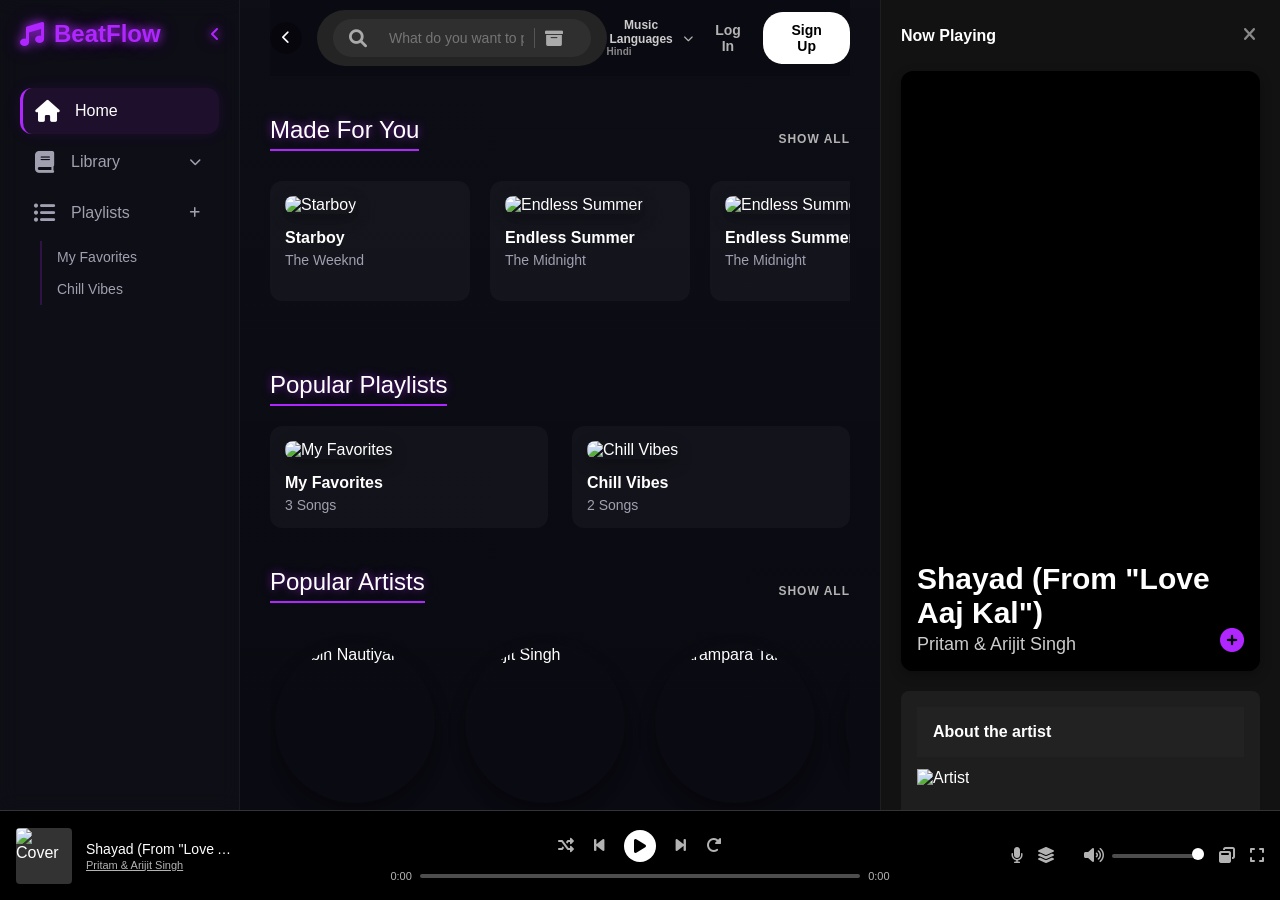
==== commit c3db8f49: "Update index.html" ====
--- a/index.html
+++ b/index.html
@@ -401,8 +401,7 @@
             </div>
 
             <!-- Lyrics View -->
-            <div id="lyrics-view" class="view-section"
-                style="display: none; height: 100%; display: flex; flex-direction: column;">
+            <div id="lyrics-view" class="view-section" style="display: none; height: 100%; flex-direction: column;">
                 <div class="mobile-album-nav mobile-only" style="padding: 10px 0; margin-bottom: 10px;">
                     <button id="lyrics-back-btn"
                         style="background:none; border:none; color:white; font-size:16px; display:flex; align-items:center; gap:8px; cursor:pointer;">
--- a/style.css
+++ b/style.css
@@ -2675,8 +2675,8 @@
     display: flex;
     align-items: center;
     justify-content: center;
-    margin-bottom: 40px;
-    max-height: 40vh;
+    margin-bottom: 20px;
+    max-height: 48vh;
     width: 100%;
 }
 
@@ -2723,8 +2723,23 @@
     text-overflow: ellipsis;
 }
 
-#mobile-like-btn {
-    font-size: 24px;
+.mobile-action-circle-btn {
+    width: 38px;
+    height: 38px;
+    background: rgba(255, 255, 255, 0.1);
+    border: none;
+    color: white;
+    border-radius: 50%;
+    font-size: 16px;
+    display: flex;
+    align-items: center;
+    justify-content: center;
+    cursor: pointer;
+    transition: background 0.2s;
+}
+
+.mobile-action-circle-btn:active {
+    background: rgba(255, 255, 255, 0.2);
 }
 
 #mobile-like-btn.liked {
@@ -2780,27 +2795,28 @@
     transition: transform 0.2s;
 }
 
+.mobile-control-btn.main-ctrl {
+    font-size: 32px;
+}
+
 .mobile-control-btn:active {
     transform: scale(0.9);
 }
 
-.mobile-play-circle {
-    width: 64px;
-    height: 64px;
-    background: white;
-    border-radius: 50%;
+.mobile-play-btn {
+    background: none;
     border: none;
-    color: black;
-    font-size: 24px;
+    color: white;
+    font-size: 50px;
     display: flex;
     align-items: center;
     justify-content: center;
     cursor: pointer;
-    box-shadow: 0 5px 15px rgba(0, 0, 0, 0.3);
     transition: transform 0.2s;
-}
-
-.mobile-play-circle:active {
+    text-shadow: 0 4px 10px rgba(0, 0, 0, 0.3);
+}
+
+.mobile-play-btn:active {
     transform: scale(0.95);
 }
 
@@ -2808,8 +2824,9 @@
 .mobile-player-footer {
     display: flex;
     justify-content: space-between;
-    padding: 0 20px 20px 20px;
+    padding: 20px 20px 40px 20px;
     width: 100%;
+    margin-top: auto;
 }
 
 .mobile-footer-btn {
@@ -2818,6 +2835,188 @@
     color: rgba(255, 255, 255, 0.6);
     font-size: 18px;
     cursor: pointer;
+}
+
+.mobile-footer-btn.tapping {
+    transform: scale(1.2);
+}
+
+/* =========================================
+   MOBILE PLAYER TRANSITIONS & LYRICS MODE
+   ========================================= */
+
+#mobile-player-overlay {
+    transition: background 0.4s ease, transform 0.4s cubic-bezier(0.2, 0.8, 0.2, 1);
+    overflow: hidden;
+    display: flex;
+    flex-direction: column;
+}
+
+.mobile-player-header {
+    transition: opacity 0.3s ease, margin-top 0.4s ease;
+}
+
+.mobile-player-artwork {
+    transition: all 0.4s cubic-bezier(0.4, 0, 0.2, 1);
+    transform-origin: left top;
+}
+
+.mobile-player-info {
+    transition: all 0.4s cubic-bezier(0.4, 0, 0.2, 1);
+}
+
+.mobile-track-details h2 {
+    transition: font-size 0.4s ease;
+}
+
+/* LYRICS MODE ACTIVE */
+#mobile-player-overlay.lyrics-mode .mobile-player-header {
+    opacity: 0;
+    pointer-events: none;
+    margin-top: -60px;
+    /* Slide out header */
+}
+
+#mobile-player-overlay.lyrics-mode .mobile-player-artwork {
+    flex: none;
+    width: 60px;
+    height: 60px;
+    margin-bottom: 0;
+    justify-content: flex-start;
+    position: absolute;
+    top: 25px;
+    left: 24px;
+    max-height: 60px;
+}
+
+#mobile-player-overlay.lyrics-mode #mobile-player-img {
+    width: 60px;
+    height: 60px;
+    border-radius: 6px;
+}
+
+#mobile-player-overlay.lyrics-mode .mobile-player-info {
+    position: absolute;
+    top: 25px;
+    left: 100px;
+    padding-right: 24px;
+    width: calc(100% - 100px);
+    margin-bottom: 0;
+}
+
+#mobile-player-overlay.lyrics-mode .mobile-track-details h2 {
+    font-size: 18px;
+}
+
+#mobile-player-overlay.lyrics-mode .mobile-track-details p {
+    font-size: 14px;
+}
+
+#mobile-player-overlay.lyrics-mode .mobile-action-circle-btn {
+    width: 32px;
+    height: 32px;
+    font-size: 14px;
+    background: none;
+}
+
+.mobile-lyric-lang-select {
+    display: none;
+    background: transparent;
+    /* Inherit-like behavior */
+    color: white;
+    border: none;
+    padding: 2px 5px;
+    border-radius: 8px;
+    font-size: 11px;
+    font-weight: 700;
+    text-transform: uppercase;
+    outline: none;
+    cursor: pointer;
+    transition: all 0.3s ease;
+}
+
+.mobile-lyric-lang-select option {
+    background: #181818;
+    /* Dark background for the dropdown menu */
+    color: white;
+}
+
+#mobile-player-overlay.lyrics-mode .mobile-lyric-lang-select {
+    display: block;
+}
+
+/* Lyrics Area */
+.mobile-lyrics-area {
+    display: none;
+    /* Hide from layout when not in lyrics mode */
+    flex: 1;
+    opacity: 0;
+    pointer-events: none;
+    transform: translateY(20px);
+    transition: opacity 0.4s ease, transform 0.4s ease;
+    margin-bottom: 20px;
+    overflow: hidden;
+    flex-direction: column;
+}
+
+#mobile-player-overlay.lyrics-mode .mobile-lyrics-area {
+    display: flex;
+    opacity: 1;
+    pointer-events: auto;
+    transform: translateY(0);
+    margin-top: 85px;
+    /* Spacing for the shrunken artwork/info at top */
+}
+
+.mobile-lyrics-area-content {
+    flex: 1;
+    overflow-y: auto;
+    scrollbar-width: none;
+    -ms-overflow-style: none;
+    padding-bottom: 40vh;
+}
+
+.mobile-lyrics-area-content::-webkit-scrollbar {
+    display: none;
+}
+
+.mobile-lyric-line {
+    font-size: 28px;
+    font-weight: 800;
+    line-height: 1.35;
+    color: rgba(255, 255, 255, 0.35);
+    /* Muted gray for non-active */
+    margin-bottom: 30px;
+    transition: all 0.4s cubic-bezier(0.2, 0.8, 0.2, 1);
+    filter: blur(0.3px);
+    padding: 0 10px;
+}
+
+.mobile-lyric-line.active {
+    color: #ffffff;
+    filter: blur(0);
+    transform: scale(1.04);
+}
+
+.mobile-player-progress,
+.mobile-player-controls,
+.mobile-player-footer {
+    transition: transform 0.4s ease, opacity 0.3s ease;
+}
+
+#mobile-player-overlay.lyrics-mode .mobile-player-footer {
+    opacity: 1;
+}
+
+/* Remove extra overrides to keep controls in initial positions as per images */
+#mobile-player-overlay.lyrics-mode .mobile-player-progress {
+    margin-bottom: 30px;
+    /* Matching initial .mobile-player-progress margin-bottom */
+}
+
+#mobile-player-overlay.lyrics-mode .mobile-player-controls {
+    margin-bottom: 40px;
+    /* Matching initial .mobile-player-controls margin-bottom */
 }
 
 /* =========================================
@@ -3663,6 +3862,7 @@
         font-weight: 500;
         display: -webkit-box;
         -webkit-line-clamp: 2;
+        line-clamp: 2;
         -webkit-box-orient: vertical;
         overflow: hidden;
         caret-color: transparent;
@@ -3926,4 +4126,25 @@
     #browse-view {
         display: none !important;
     }
-}+}
+
+/* Lyrics Styling */
+.lyric-line {
+    cursor: pointer;
+    transition: all 0.3s ease;
+    opacity: 0.5;
+    padding: 10px 0;
+    margin: 5px 0;
+}
+
+.lyric-line:hover {
+    opacity: 0.8;
+}
+
+.lyric-line.active {
+    opacity: 1;
+    color: #fff;
+    text-shadow: 0 0 10px var(--primary-color), 0 0 20px var(--primary-color);
+    transform: scale(1.1);
+    font-weight: 800;
+}
